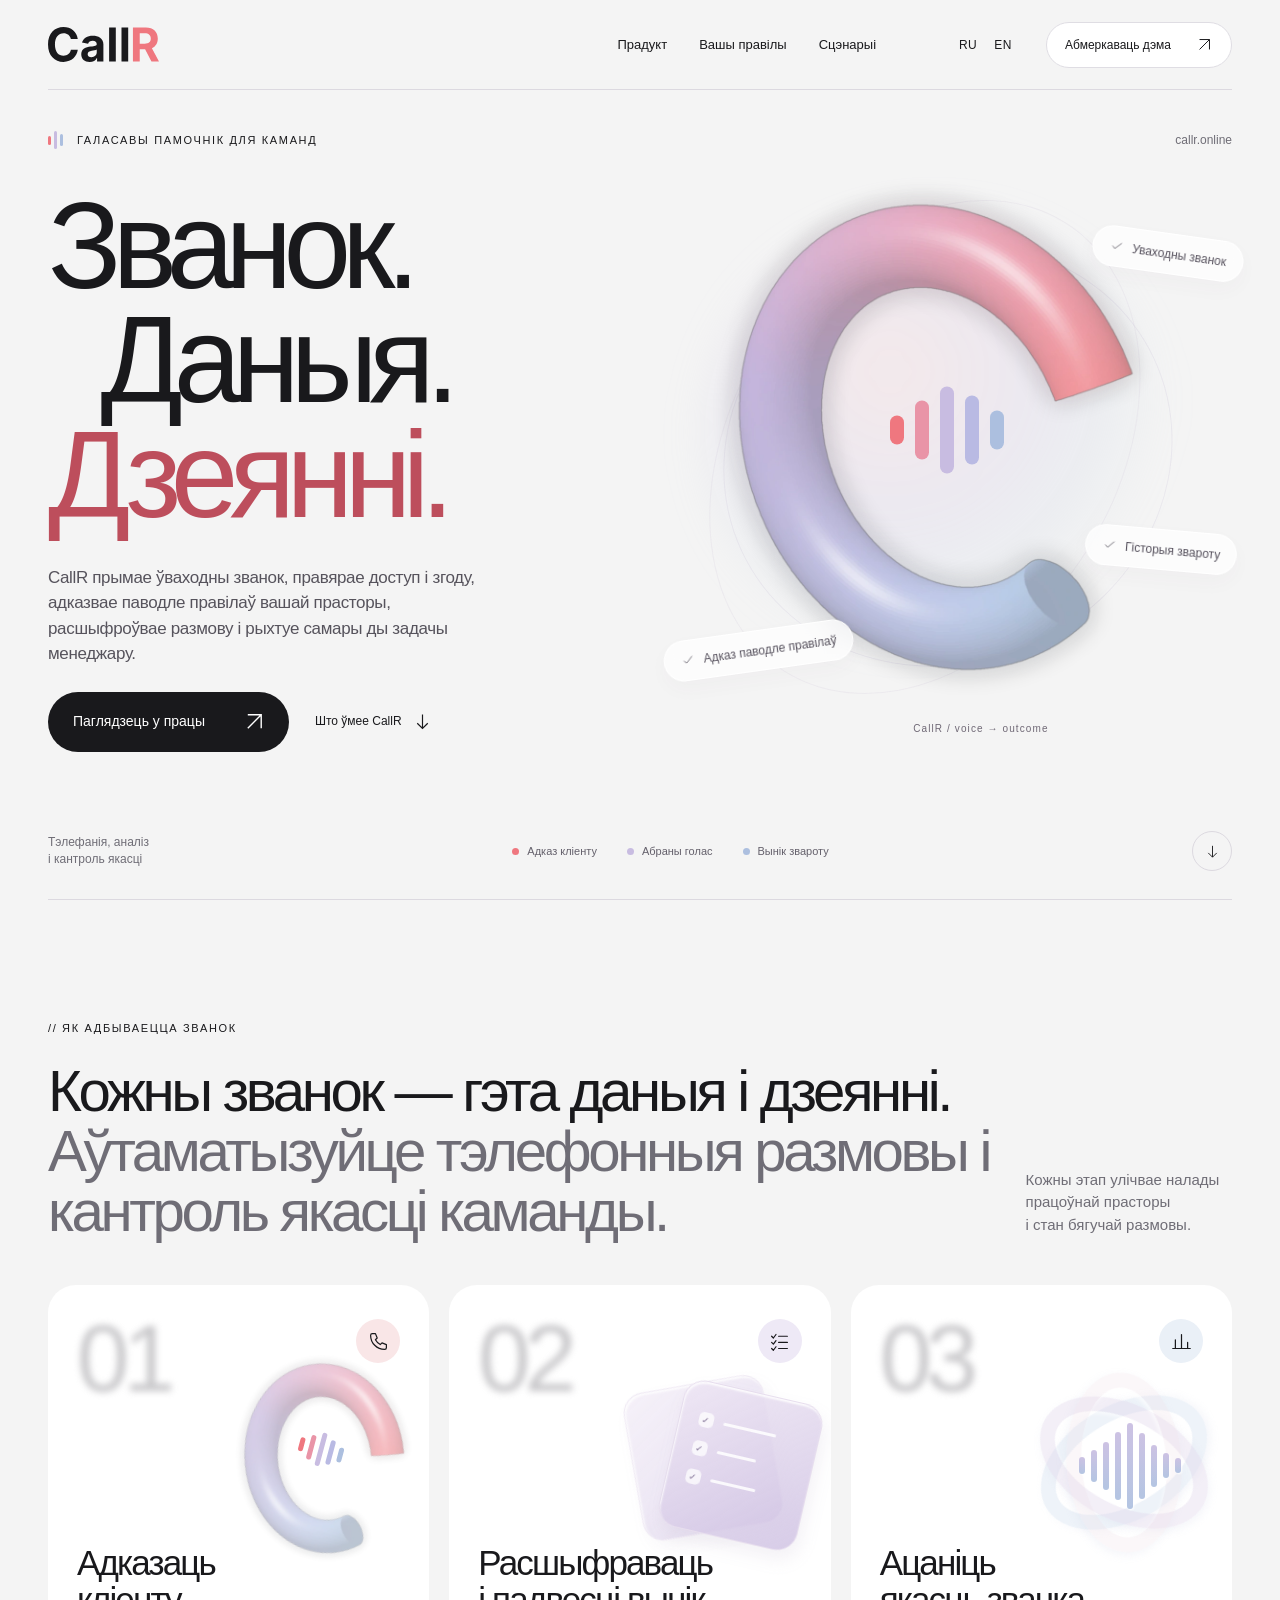
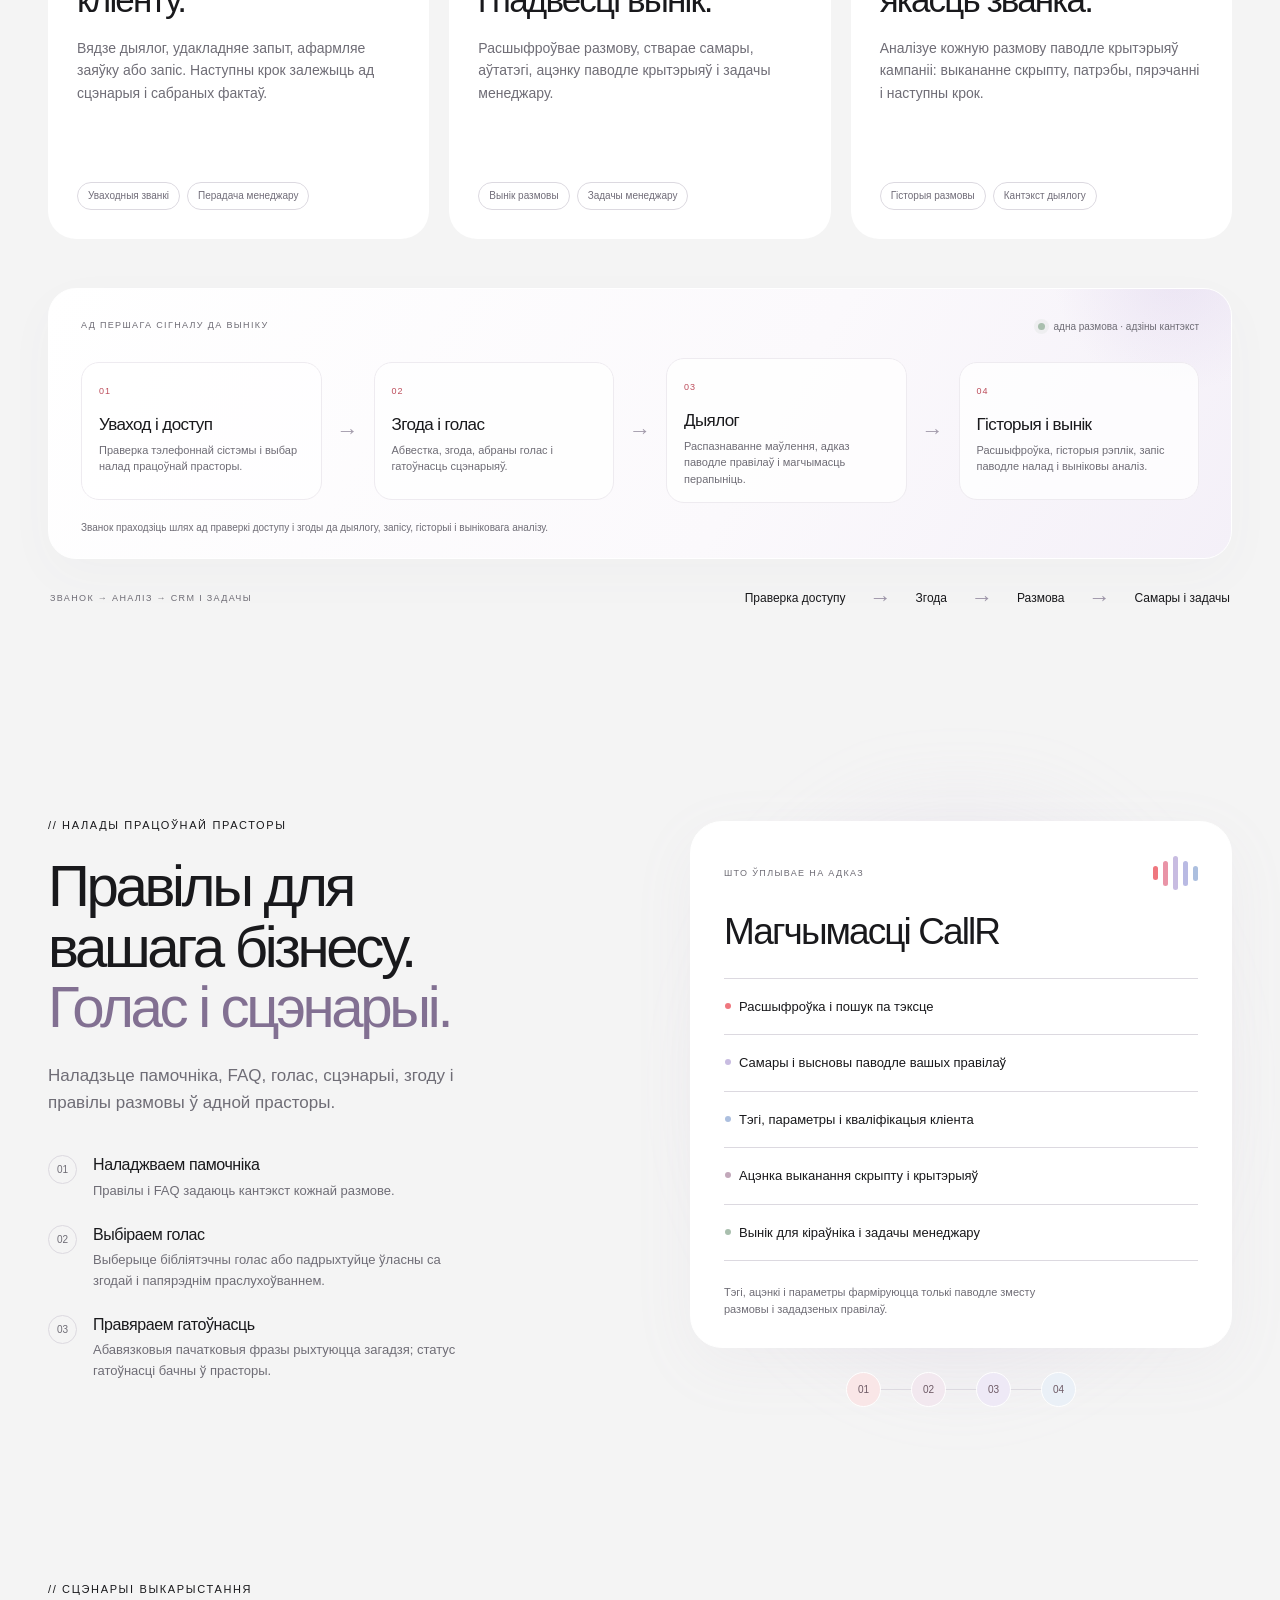
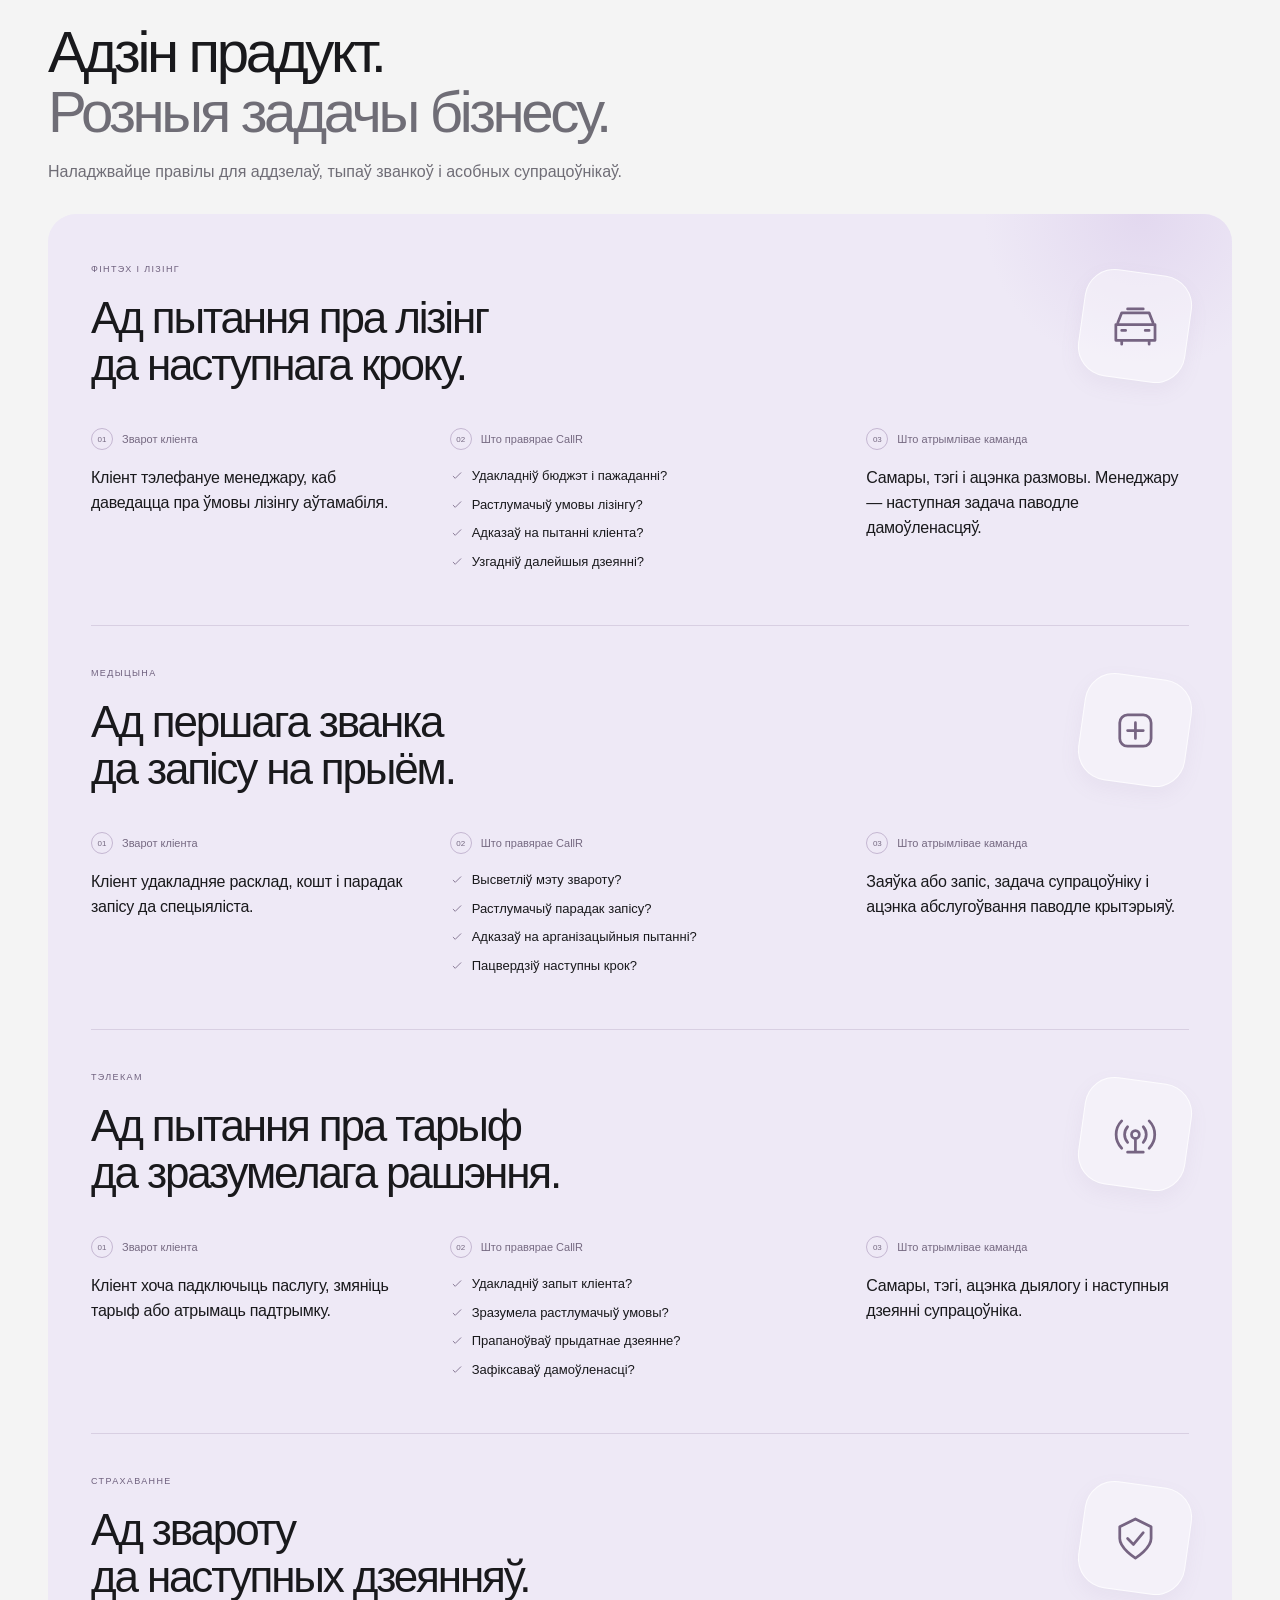
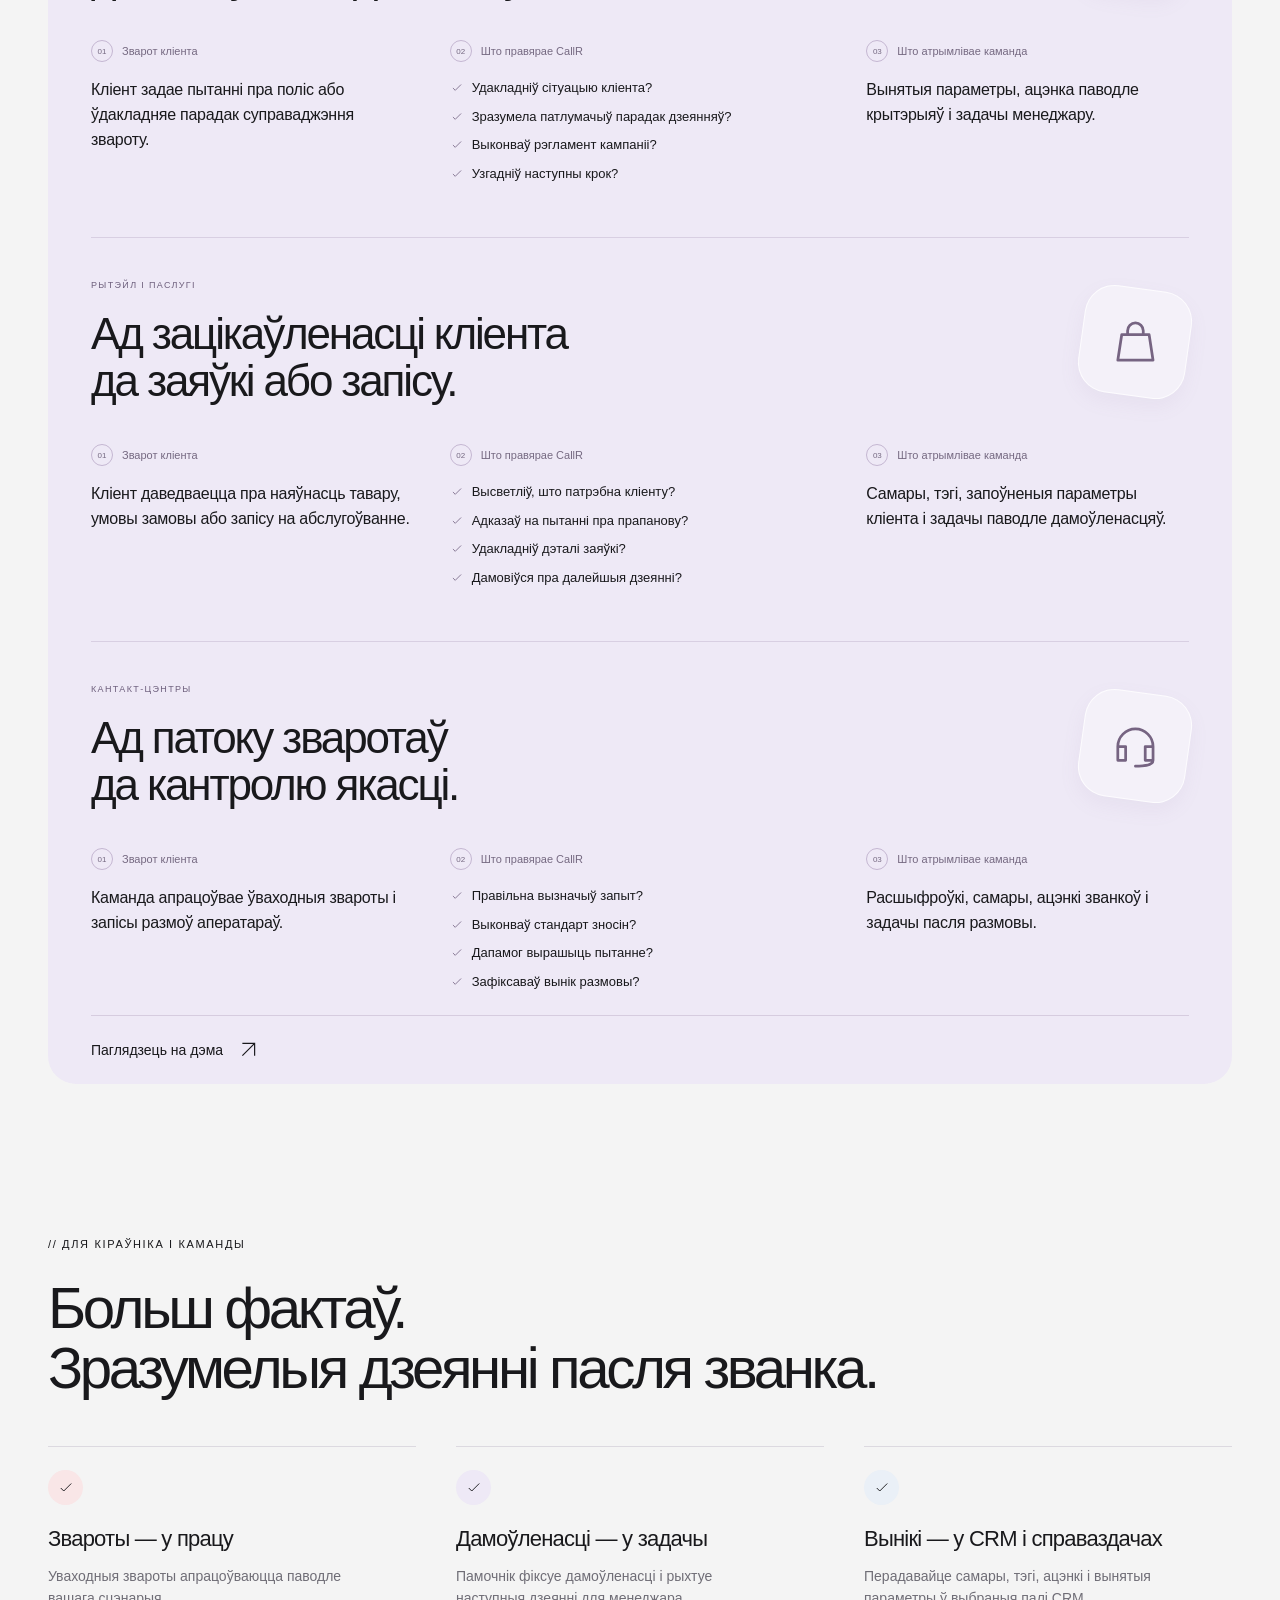
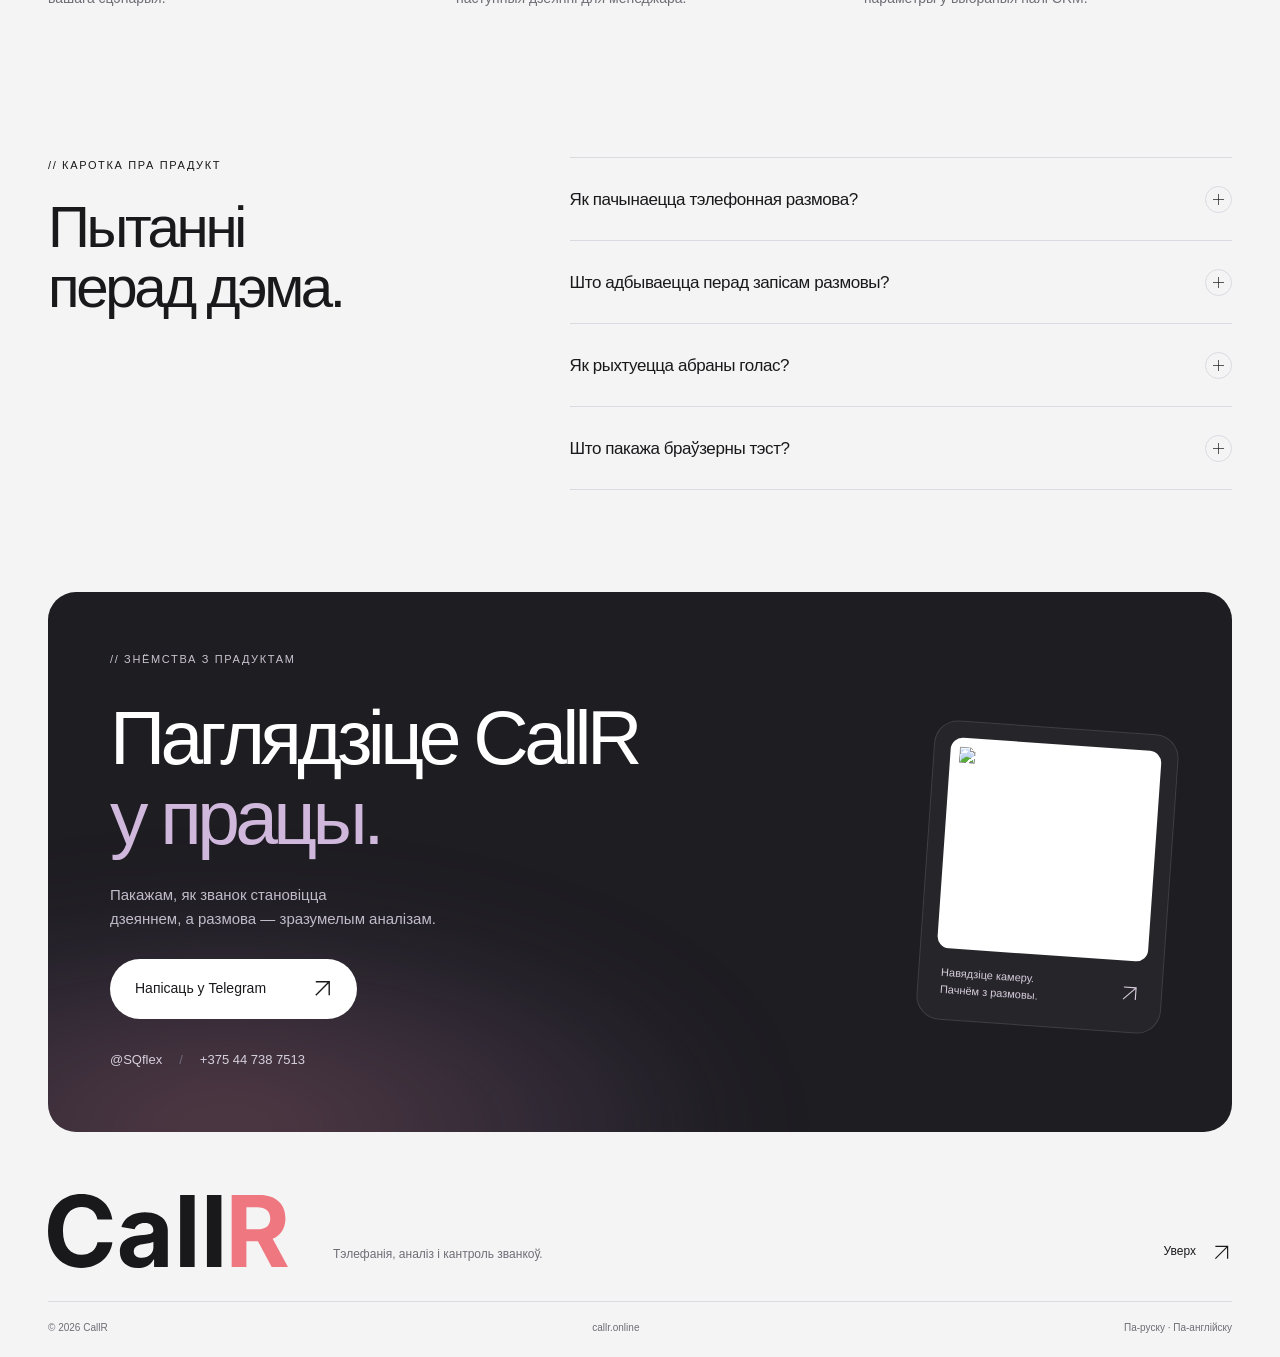
==== be.html @ 0b291438 "Add Belarusian version and update call analytics landing" ====
<!DOCTYPE html>
<html lang="be">
 <head>
  <meta charset="utf-8"/>
  <meta content="width=device-width, initial-scale=1" name="viewport"/>
  <meta content="#f4f4f4" name="theme-color"/>
  <meta content="light" name="color-scheme"/>
  <title>CallR — тэлефанія, аналіз і кантроль званкоў</title>
  <meta content="Тэлефанія для ўваходных званкоў, расшыфроўка, самары, тэгі, ацэнка паводле крытэрыяў, параметры кліента і задачы менеджару." name="description"/>
  <link href="https://callr.online/be.html" rel="canonical"/>
  <link href="https://callr.online/" hreflang="ru" rel="alternate"/>
  <link href="https://callr.online/en.html" hreflang="en" rel="alternate"/>
  <link href="https://callr.online/be.html" hreflang="be" rel="alternate"/>
  <link href="https://callr.online/be.html" hreflang="x-default" rel="alternate"/>
  <meta content="website" property="og:type"/>
  <meta content="CallR" property="og:site_name"/>
  <meta content="be_BY" property="og:locale"/>
  <meta content="CallR — тэлефанія, аналіз і кантроль званкоў" property="og:title"/>
  <meta content="Тэлефанія для ўваходных званкоў, расшыфроўка, самары, тэгі, ацэнка паводле крытэрыяў, параметры кліента і задачы менеджару." property="og:description"/>
  <meta content="https://callr.online/be.html" property="og:url"/>
  <meta content="https://callr.online/assets/social-cover.png" property="og:image"/>
  <meta content="1200" property="og:image:width"/>
  <meta content="630" property="og:image:height"/>
  <meta content="CallR — Званок. Даныя. Дзеянні." property="og:image:alt"/>
  <meta content="summary_large_image" name="twitter:card"/>
  <meta content="https://callr.online/assets/social-cover.png" name="twitter:image"/>
  <link href="assets/favicon.svg" rel="icon" type="image/svg+xml"/>
  <link href="assets/apple-touch-icon.png" rel="apple-touch-icon"/>
  <link href="assets/styles.css" rel="stylesheet"/>
  <script defer="" src="assets/site.js">
  </script>
 </head>
 <body data-lang="be" id="top">
  <a class="skip-link" href="#main">
   Перайсці да зместу
  </a>
  <header class="site-header">
   <div class="header-inner wrap">
    <a aria-label="CallR" class="brand" href="be.html">
     <img alt="CallR" height="34" src="assets/logo.svg" width="111"/>
    </a>
    <nav aria-label="Галоўнае меню" class="desktop-nav">
     <a href="#product">
      Прадукт
     </a>
     <a href="#methodology">
      Вашы правілы
     </a>
     <a href="#scenarios">
      Сцэнарыі
     </a>
    </nav>
    <div class="header-actions">
     <div class="language-switch"><a class="language-link" href="index.html" hreflang="ru" lang="ru">RU</a><a class="language-link" href="en.html" hreflang="en" lang="en">EN</a></div>
     <a class="header-cta" href="#contact">
      Абмеркаваць дэма
      <svg aria-hidden="true" fill="none" viewbox="0 0 24 24">
       <path d="M5 19 19 5M5 5h14v14">
       </path>
      </svg>
     </a>
     <button aria-controls="mobile-menu" aria-expanded="false" aria-label="Адкрыць меню" class="menu-toggle" data-close-label="Закрыць меню" data-open-label="Адкрыць меню" type="button">
      <span>
      </span>
      <span>
      </span>
     </button>
    </div>
   </div>
   <nav aria-label="Мабільнае меню" class="mobile-menu" hidden="" id="mobile-menu">
    <a href="#product">
     Прадукт
    </a>
    <a href="#methodology">
     Вашы правілы
    </a>
    <a href="#scenarios">
     Сцэнарыі
    </a>
    <a href="#contact">
     Абмеркаваць дэма
     <svg aria-hidden="true" fill="none" viewbox="0 0 24 24">
      <path d="M5 19 19 5M5 5h14v14">
      </path>
     </svg>
    </a>
   </nav>
  </header>
  <main id="main">
   <section aria-labelledby="hero-title" class="hero wrap">
    <div class="hero-topline">
     <p class="eyebrow">
      <span aria-hidden="true" class="tiny-wave">
       <i>
       </i>
       <i>
       </i>
       <i>
       </i>
      </span>
      ГАЛАСАВЫ ПАМОЧНІК ДЛЯ КАМАНД
     </p>
     <span class="hero-domain">
      callr.online
     </span>
    </div>
    <div class="hero-composition">
     <div class="hero-copy">
      <h1 id="hero-title"><span>Званок.</span><span>Даныя.</span><span>Дзеянні.</span></h1>
      <p class="hero-desc">
       CallR прымае ўваходны званок, правярае доступ і згоду, адказвае паводле правілаў вашай прасторы, расшыфроўвае размову і рыхтуе самары ды задачы менеджару.
      </p>
      <div class="hero-buttons">
       <a class="button button-dark" href="#contact">
        Паглядзець у працы
        <svg aria-hidden="true" fill="none" viewbox="0 0 24 24">
         <path d="M5 19 19 5M5 5h14v14">
         </path>
        </svg>
       </a>
       <a class="text-link" href="#product">
        Што ўмее CallR
        <svg aria-hidden="true" fill="none" viewbox="0 0 24 24">
         <path d="M12 4v16m-6-6 6 6 6-6">
         </path>
        </svg>
       </a>
      </div>
     </div>
     <div aria-hidden="true" class="hero-visual">
      <div class="hero-aura">
      </div>
      <div class="orbit orbit-one">
      </div>
      <div class="orbit orbit-two">
      </div>
      <div class="mark-float">
       <img alt="" class="hero-mark" fetchpriority="high" height="1200" sizes="(max-width: 760px) 90vw, 54vw" src="assets/callr-mark.webp" srcset="assets/callr-mark-small.webp 600w, assets/callr-mark.webp 1200w" width="1200"/>
       <div class="hero-wave">
        <i>
        </i>
        <i>
        </i>
        <i>
        </i>
        <i>
        </i>
        <i>
        </i>
       </div>
      </div>
      <span class="float-tag float-tag-one">
       <svg aria-hidden="true" fill="none" viewbox="0 0 24 24">
        <path d="m5 12 4 4L19 6">
        </path>
       </svg>
       Уваходны званок
      </span>
      <span class="float-tag float-tag-two">
       <svg aria-hidden="true" fill="none" viewbox="0 0 24 24">
        <path d="m5 12 4 4L19 6">
        </path>
       </svg>
       Адказ паводле правілаў
      </span>
      <span class="float-tag float-tag-three">
       <svg aria-hidden="true" fill="none" viewbox="0 0 24 24">
        <path d="m5 12 4 4L19 6">
        </path>
       </svg>
       Гісторыя звароту
      </span>
      <span class="visual-caption">
       CallR / voice → outcome
      </span>
     </div>
    </div>
    <div class="hero-bottom">
     <p>
      Тэлефанія, аналіз
      <br/>
      і кантроль якасці
     </p>
     <div class="hero-bottom-tags">
      <span>
       <i>
       </i>
       Адказ кліенту
      </span>
      <span>
       <i>
       </i>
       Абраны голас
      </span>
      <span>
       <i>
       </i>
       Вынік звароту
      </span>
     </div>
     <a aria-label="Што ўмее CallR" class="scroll-cue" href="#product">
      <svg aria-hidden="true" fill="none" viewbox="0 0 24 24">
       <path d="M12 4v16m-6-6 6 6 6-6">
       </path>
      </svg>
     </a>
    </div>
   </section>
   <section aria-labelledby="product-title" class="section product-section wrap" id="product">
    <div class="section-heading reveal">
     <div>
      <p class="eyebrow">
       // ЯК АДБЫВАЕЦЦА ЗВАНОК
      </p>
      <h2 id="product-title">
       Кожны званок — гэта даныя і дзеянні.
       <br/>
       <span class="muted">
        Аўтаматызуйце тэлефонныя размовы і кантроль якасці каманды.
       </span>
      </h2>
     </div>
     <p class="section-intro">
      Кожны этап улічвае налады працоўнай прасторы
      <br/>
      і стан бягучай размовы.
     </p>
    </div>
    <div class="product-grid">
     <article class="product-card voice reveal">
      <div class="card-top">
       <span aria-hidden="true" class="ghost-number">
        01
       </span>
       <span class="card-icon">
        <svg aria-hidden="true" class="" fill="none" stroke="currentColor" stroke-linecap="round" stroke-linejoin="round" stroke-width="1.4" viewbox="0 0 24 24">
         <path d="M8.5 3H5a2 2 0 0 0-2 2c0 8.8 7.2 16 16 16a2 2 0 0 0 2-2v-3.5l-5-2-2 2a14 14 0 0 1-5.5-5.5l2-2z">
         </path>
        </svg>
       </span>
      </div>
      <div aria-hidden="true" class="card-art voice-art">
       <img alt="" height="600" loading="lazy" src="assets/callr-mark-small.webp" width="600"/>
       <div class="mini-wave">
        <i>
        </i>
        <i>
        </i>
        <i>
        </i>
        <i>
        </i>
        <i>
        </i>
       </div>
      </div>
      <div class="card-copy">
       <h3>
        Адказаць
        <br/>
        кліенту.
       </h3>
       <p>
        Вядзе дыялог, удакладняе запыт, афармляе заяўку або запіс. Наступны крок залежыць ад сцэнарыя і сабраных фактаў.
       </p>
       <div class="pills">
        <span>
         Уваходныя званкі
        </span>
        <span>
         Перадача менеджару
        </span>
       </div>
      </div>
     </article>
     <article class="product-card tasks reveal">
      <div class="card-top">
       <span aria-hidden="true" class="ghost-number">
        02
       </span>
       <span class="card-icon">
        <svg aria-hidden="true" class="" fill="none" stroke="currentColor" stroke-linecap="round" stroke-linejoin="round" stroke-width="1.4" viewbox="0 0 24 24">
         <path d="m3 6 2 2 3-4M11 6h10M3 13l2 2 3-4m3 2h10M3 20l2 2 3-4m3 2h10">
         </path>
        </svg>
       </span>
      </div>
      <div aria-hidden="true" class="card-art tasks-art">
       <div class="task-sheet back-sheet">
       </div>
       <div class="task-sheet front-sheet">
        <span>
         <b>
          ✓
         </b>
         <i>
         </i>
        </span>
        <span>
         <b>
          ✓
         </b>
         <i>
         </i>
        </span>
        <span>
         <b>
          ✓
         </b>
         <i>
         </i>
        </span>
       </div>
      </div>
      <div class="card-copy">
       <h3>
        Расшыфраваць<br/>і падвесці вынік.
       </h3>
       <p>
        Расшыфроўвае размову, стварае самары, аўтатэгі, ацэнку паводле крытэрыяў і задачы менеджару.
       </p>
       <div class="pills">
        <span>Вынік размовы</span><span>Задачы менеджару</span>
       </div>
      </div>
     </article>
     <article class="product-card review reveal">
      <div class="card-top">
       <span aria-hidden="true" class="ghost-number">
        03
       </span>
       <span class="card-icon">
        <svg aria-hidden="true" class="" fill="none" stroke="currentColor" stroke-linecap="round" stroke-linejoin="round" stroke-width="1.4" viewbox="0 0 24 24">
         <path d="M5 20V10m7 10V4m7 16v-7M2 20h20">
         </path>
        </svg>
       </span>
      </div>
      <div aria-hidden="true" class="card-art review-art">
       <div class="review-orbit">
        <span>
        </span>
        <span>
        </span>
        <span>
        </span>
       </div>
       <div class="review-wave">
        <i style="--h:17px">
        </i>
        <i style="--h:32px">
        </i>
        <i style="--h:48px">
        </i>
        <i style="--h:68px">
        </i>
        <i style="--h:86px">
        </i>
        <i style="--h:66px">
        </i>
        <i style="--h:42px">
        </i>
        <i style="--h:25px">
        </i>
        <i style="--h:15px">
        </i>
       </div>
      </div>
      <div class="card-copy">
       <h3>
        Ацаніць
        <br/>
        якасць званка.
       </h3>
       <p>
        Аналізуе кожную размову паводле крытэрыяў кампаніі: выкананне скрыпту, патрэбы, пярэчанні і наступны крок.
       </p>
       <div class="pills">
        <span>
         Гісторыя размовы
        </span>
        <span>
         Кантэкст дыялогу
        </span>
       </div>
      </div>
     </article>
    </div>
    <div class="call-path reveal" aria-label="Шлях уваходнага званка">
     <div class="call-path-heading">
      <span class="eyebrow">АД ПЕРШАГА СІГНАЛУ ДА ВЫНІКУ</span>
      <span class="call-path-status"><i></i> адна размова · адзіны кантэкст</span>
     </div>
     <div class="call-path-steps">
      <article><span>01</span><h3>Уваход і доступ</h3><p>Праверка тэлефоннай сістэмы і выбар налад працоўнай прасторы.</p></article>
      <b aria-hidden="true">→</b>
      <article><span>02</span><h3>Згода і голас</h3><p>Абвестка, згода, абраны голас і гатоўнасць сцэнарыяў.</p></article>
      <b aria-hidden="true">→</b>
      <article><span>03</span><h3>Дыялог</h3><p>Распазнаванне маўлення, адказ паводле правілаў і магчымасць перапыніць.</p></article>
      <b aria-hidden="true">→</b>
      <article><span>04</span><h3>Гісторыя і вынік</h3><p>Расшыфроўка, гісторыя рэплік, запіс паводле налад і выніковы аналіз.</p></article>
     </div>
     <p class="call-path-note">Званок праходзіць шлях ад праверкі доступу і згоды да дыялогу, запісу, гісторыі і выніковага аналізу.</p>
    </div>
    <div class="flow-strip reveal">
     <span class="eyebrow">
      ЗВАНОК → АНАЛІЗ → CRM І ЗАДАЧЫ
     </span>
     <div>
      <span>
       Праверка доступу
      </span>
      <b aria-hidden="true">
       →
      </b>
      <span>
       Згода
      </span>
      <b aria-hidden="true">
       →
      </b>
      <span>
       Размова
      </span>
      <b aria-hidden="true">
       →
      </b>
      <span>
       Самары і задачы
      </span>
     </div>
    </div>
   </section>
   <section aria-labelledby="method-title" class="section methodology wrap" id="methodology">
    <div class="method-copy reveal">
     <p class="eyebrow">
      // НАЛАДЫ ПРАЦОЎНАЙ ПРАСТОРЫ
     </p>
     <h2 id="method-title">
      Правілы для
      <br/>
      вашага бізнесу.
      <br/>
      <span class="lavender-text">
       Голас і сцэнарыі.
      </span>
     </h2>
     <p class="method-desc">
      Наладзьце памочніка, FAQ, голас, сцэнарыі, згоду і правілы размовы ў адной прасторы.
     </p>
     <ol class="method-steps">
      <li>
       <span class="step-index">
        01
       </span>
       <div>
        <h3>
         Наладжваем памочніка
        </h3>
        <p>
         Правілы і FAQ задаюць кантэкст кожнай размове.
        </p>
       </div>
      </li>
      <li>
       <span class="step-index">
        02
       </span>
       <div>
        <h3>
         Выбіраем голас
        </h3>
        <p>
         Выберыце бібліятэчны голас або падрыхтуйце ўласны са згодай і папярэднім праслухоўваннем.
        </p>
       </div>
      </li>
      <li>
       <span class="step-index">
        03
       </span>
       <div>
        <h3>
         Правяраем гатоўнасць
        </h3>
        <p>
         Абавязковыя пачатковыя фразы рыхтуюцца загадзя; статус гатоўнасці бачны ў прасторы.
        </p>
       </div>
      </li>
     </ol>
    </div>
    <div class="criteria-wrap reveal">
     <div aria-hidden="true" class="criteria-glow">
     </div>
     <div class="criteria-card">
      <div class="criteria-header">
       <p class="eyebrow">
        ШТО ЎПЛЫВАЕ НА АДКАЗ
       </p>
       <div aria-hidden="true" class="mini-wave">
        <i>
        </i>
        <i>
        </i>
        <i>
        </i>
        <i>
        </i>
        <i>
        </i>
       </div>
      </div>
      <h3>Магчымасці CallR</h3>
      <div class="criteria-list feature-list">
       <div class="criterion"><p>Расшыфроўка і пошук па тэксце</p></div>
       <div class="criterion"><p>Самары і высновы паводле вашых правілаў</p></div>
       <div class="criterion"><p>Тэгі, параметры і кваліфікацыя кліента</p></div>
       <div class="criterion"><p>Ацэнка выканання скрыпту і крытэрыяў</p></div>
       <div class="criterion"><p>Вынік для кіраўніка і задачы менеджару</p></div>
      </div>
      <p class="criteria-note">
       Тэгі, ацэнкі і параметры фарміруюцца толькі паводле зместу размовы і зададзеных правілаў.
      </p>
     </div>
     <div aria-hidden="true" class="agent-dots">
      <span>
       01
      </span>
      <i>
      </i>
      <span>
       02
      </span>
      <i>
      </i>
      <span>
       03
      </span>
      <i>
      </i>
      <span>
       04
      </span>
     </div>
    </div>
   </section>
   <section aria-labelledby="scenarios-title" class="section scenarios wrap" id="scenarios">
    <div class="section-heading reveal">
     <div>
      <p class="eyebrow">
       // СЦЭНАРЫІ ВЫКАРЫСТАННЯ
      </p>
      <h2 id="scenarios-title">
       Адзін прадукт.
       <br/>
       <span class="muted">
        Розныя задачы бізнесу.
       </span>
      </h2>
     </div>
    </div>
    <p class="scenario-intro reveal">
     Наладжвайце правілы для аддзелаў, тыпаў званкоў і асобных супрацоўнікаў.
    </p>
    <div aria-label="СЦЭНАРЫІ ВЫКАРЫСТАННЯ" class="scenario-tabs" data-scenario-tabs="">
     <button class="scenario-tab is-active" data-scenario="finance" id="tab-finance" type="button">
      Фінтэх і лізінг
     </button>
     <button class="scenario-tab" data-scenario="health" id="tab-health" type="button">
      Медыцына
     </button>
     <button class="scenario-tab" data-scenario="telecom" id="tab-telecom" type="button">
      Тэлекам
     </button>
     <button class="scenario-tab" data-scenario="insurance" id="tab-insurance" type="button">
      Страхаванне
     </button>
     <button class="scenario-tab" data-scenario="retail" id="tab-retail" type="button">
      Рытэйл і паслугі
     </button>
     <button class="scenario-tab" data-scenario="contact" id="tab-contact" type="button">
      Кантакт-цэнтры
     </button>
    </div>
    <div class="scenario-stage">
     <article class="scenario-panel is-active" data-panel="finance" id="scenario-finance">
      <div class="case-heading">
       <div>
        <p class="eyebrow">
         ФІНТЭХ І ЛІЗІНГ
        </p>
        <h3>
         Ад пытання пра лізінг
         <br/>
         да наступнага кроку.
        </h3>
       </div>
       <div aria-hidden="true" class="case-symbol">
        <svg aria-hidden="true" class="" fill="none" stroke="currentColor" stroke-linecap="round" stroke-linejoin="round" stroke-width="1.4" viewbox="0 0 24 24">
         <path d="m3 10 2-5h14l2 5M2 11h20v8H2zm3 8v2m14-2v2M5 14h2m10 0h2M8 3h8">
         </path>
        </svg>
       </div>
      </div>
      <div class="case-grid">
       <div class="case-col">
        <p class="case-label">
         <span>
          01
         </span>
         Зварот кліента
        </p>
        <p class="case-lead">
         Кліент тэлефануе менеджару, каб даведацца пра ўмовы лізінгу аўтамабіля.
        </p>
       </div>
       <div class="case-col">
        <p class="case-label">
         <span>
          02
         </span>
         Што правярае CallR
        </p>
        <ul class="case-checks">
         <li>
          <svg aria-hidden="true" fill="none" viewbox="0 0 24 24">
           <path d="m5 12 4 4L19 6">
           </path>
          </svg>
          <span>
           Удакладніў бюджэт і пажаданні?
          </span>
         </li>
         <li>
          <svg aria-hidden="true" fill="none" viewbox="0 0 24 24">
           <path d="m5 12 4 4L19 6">
           </path>
          </svg>
          <span>
           Растлумачыў умовы лізінгу?
          </span>
         </li>
         <li>
          <svg aria-hidden="true" fill="none" viewbox="0 0 24 24">
           <path d="m5 12 4 4L19 6">
           </path>
          </svg>
          <span>
           Адказаў на пытанні кліента?
          </span>
         </li>
         <li>
          <svg aria-hidden="true" fill="none" viewbox="0 0 24 24">
           <path d="m5 12 4 4L19 6">
           </path>
          </svg>
          <span>
           Узгадніў далейшыя дзеянні?
          </span>
         </li>
        </ul>
       </div>
       <div class="case-col">
        <p class="case-label">
         <span>
          03
         </span>
         Што атрымлівае каманда
        </p>
        <p class="case-result">
         Самары, тэгі і ацэнка размовы. Менеджару — наступная задача паводле дамоўленасцяў.
        </p>
       </div>
      </div>
     </article>
     <article class="scenario-panel" data-panel="health" id="scenario-health">
      <div class="case-heading">
       <div>
        <p class="eyebrow">
         МЕДЫЦЫНА
        </p>
        <h3>
         Ад першага званка
         <br/>
         да запісу на прыём.
        </h3>
       </div>
       <div aria-hidden="true" class="case-symbol">
        <svg aria-hidden="true" class="" fill="none" stroke="currentColor" stroke-linecap="round" stroke-linejoin="round" stroke-width="1.4" viewbox="0 0 24 24">
         <rect height="16" rx="4" width="16" x="4" y="4">
         </rect>
         <path d="M12 8v8m-4-4h8">
         </path>
        </svg>
       </div>
      </div>
      <div class="case-grid">
       <div class="case-col">
        <p class="case-label">
         <span>
          01
         </span>
         Зварот кліента
        </p>
        <p class="case-lead">
         Кліент удакладняе расклад, кошт і парадак запісу да спецыяліста.
        </p>
       </div>
       <div class="case-col">
        <p class="case-label">
         <span>
          02
         </span>
         Што правярае CallR
        </p>
        <ul class="case-checks">
         <li>
          <svg aria-hidden="true" fill="none" viewbox="0 0 24 24">
           <path d="m5 12 4 4L19 6">
           </path>
          </svg>
          <span>
           Высветліў мэту звароту?
          </span>
         </li>
         <li>
          <svg aria-hidden="true" fill="none" viewbox="0 0 24 24">
           <path d="m5 12 4 4L19 6">
           </path>
          </svg>
          <span>
           Растлумачыў парадак запісу?
          </span>
         </li>
         <li>
          <svg aria-hidden="true" fill="none" viewbox="0 0 24 24">
           <path d="m5 12 4 4L19 6">
           </path>
          </svg>
          <span>
           Адказаў на арганізацыйныя пытанні?
          </span>
         </li>
         <li>
          <svg aria-hidden="true" fill="none" viewbox="0 0 24 24">
           <path d="m5 12 4 4L19 6">
           </path>
          </svg>
          <span>
           Пацвердзіў наступны крок?
          </span>
         </li>
        </ul>
       </div>
       <div class="case-col">
        <p class="case-label">
         <span>
          03
         </span>
         Што атрымлівае каманда
        </p>
        <p class="case-result">
         Заяўка або запіс, задача супрацоўніку і ацэнка абслугоўвання паводле крытэрыяў.
        </p>
       </div>
      </div>
     </article>
     <article class="scenario-panel" data-panel="telecom" id="scenario-telecom">
      <div class="case-heading">
       <div>
        <p class="eyebrow">
         ТЭЛЕКАМ
        </p>
        <h3>
         Ад пытання пра тарыф
         <br/>
         да зразумелага рашэння.
        </h3>
       </div>
       <div aria-hidden="true" class="case-symbol">
        <svg aria-hidden="true" class="" fill="none" stroke="currentColor" stroke-linecap="round" stroke-linejoin="round" stroke-width="1.4" viewbox="0 0 24 24">
         <path d="M12 14v7m-4 0h8M5 5a10 10 0 0 0 0 14M19 5a10 10 0 0 1 0 14M8 8a6 6 0 0 0 0 8M16 8a6 6 0 0 1 0 8">
         </path>
         <circle cx="12" cy="12" r="2">
         </circle>
        </svg>
       </div>
      </div>
      <div class="case-grid">
       <div class="case-col">
        <p class="case-label">
         <span>
          01
         </span>
         Зварот кліента
        </p>
        <p class="case-lead">
         Кліент хоча падключыць паслугу, змяніць тарыф або атрымаць падтрымку.
        </p>
       </div>
       <div class="case-col">
        <p class="case-label">
         <span>
          02
         </span>
         Што правярае CallR
        </p>
        <ul class="case-checks">
         <li>
          <svg aria-hidden="true" fill="none" viewbox="0 0 24 24">
           <path d="m5 12 4 4L19 6">
           </path>
          </svg>
          <span>
           Удакладніў запыт кліента?
          </span>
         </li>
         <li>
          <svg aria-hidden="true" fill="none" viewbox="0 0 24 24">
           <path d="m5 12 4 4L19 6">
           </path>
          </svg>
          <span>
           Зразумела растлумачыў умовы?
          </span>
         </li>
         <li>
          <svg aria-hidden="true" fill="none" viewbox="0 0 24 24">
           <path d="m5 12 4 4L19 6">
           </path>
          </svg>
          <span>
           Прапаноўваў прыдатнае дзеянне?
          </span>
         </li>
         <li>
          <svg aria-hidden="true" fill="none" viewbox="0 0 24 24">
           <path d="m5 12 4 4L19 6">
           </path>
          </svg>
          <span>
           Зафіксаваў дамоўленасці?
          </span>
         </li>
        </ul>
       </div>
       <div class="case-col">
        <p class="case-label">
         <span>
          03
         </span>
         Што атрымлівае каманда
        </p>
        <p class="case-result">
         Самары, тэгі, ацэнка дыялогу і наступныя дзеянні супрацоўніка.
        </p>
       </div>
      </div>
     </article>
     <article class="scenario-panel" data-panel="insurance" id="scenario-insurance">
      <div class="case-heading">
       <div>
        <p class="eyebrow">
         СТРАХАВАННЕ
        </p>
        <h3>
         Ад звароту
         <br/>
         да наступных дзеянняў.
        </h3>
       </div>
       <div aria-hidden="true" class="case-symbol">
        <svg aria-hidden="true" class="" fill="none" stroke="currentColor" stroke-linecap="round" stroke-linejoin="round" stroke-width="1.4" viewbox="0 0 24 24">
         <path d="m12 2 8 4v6c0 5-8 10-8 10S4 17 4 12V6z">
         </path>
         <path d="m8 12 3 3 5-6">
         </path>
        </svg>
       </div>
      </div>
      <div class="case-grid">
       <div class="case-col">
        <p class="case-label">
         <span>
          01
         </span>
         Зварот кліента
        </p>
        <p class="case-lead">
         Кліент задае пытанні пра поліс або ўдакладняе парадак суправаджэння звароту.
        </p>
       </div>
       <div class="case-col">
        <p class="case-label">
         <span>
          02
         </span>
         Што правярае CallR
        </p>
        <ul class="case-checks">
         <li>
          <svg aria-hidden="true" fill="none" viewbox="0 0 24 24">
           <path d="m5 12 4 4L19 6">
           </path>
          </svg>
          <span>
           Удакладніў сітуацыю кліента?
          </span>
         </li>
         <li>
          <svg aria-hidden="true" fill="none" viewbox="0 0 24 24">
           <path d="m5 12 4 4L19 6">
           </path>
          </svg>
          <span>
           Зразумела патлумачыў парадак дзеянняў?
          </span>
         </li>
         <li>
          <svg aria-hidden="true" fill="none" viewbox="0 0 24 24">
           <path d="m5 12 4 4L19 6">
           </path>
          </svg>
          <span>
           Выконваў рэгламент кампаніі?
          </span>
         </li>
         <li>
          <svg aria-hidden="true" fill="none" viewbox="0 0 24 24">
           <path d="m5 12 4 4L19 6">
           </path>
          </svg>
          <span>
           Узгадніў наступны крок?
          </span>
         </li>
        </ul>
       </div>
       <div class="case-col">
        <p class="case-label">
         <span>
          03
         </span>
         Што атрымлівае каманда
        </p>
        <p class="case-result">
         Вынятыя параметры, ацэнка паводле крытэрыяў і задачы менеджару.
        </p>
       </div>
      </div>
     </article>
     <article class="scenario-panel" data-panel="retail" id="scenario-retail">
      <div class="case-heading">
       <div>
        <p class="eyebrow">
         РЫТЭЙЛ І ПАСЛУГІ
        </p>
        <h3>
         Ад зацікаўленасці кліента
         <br/>
         да заяўкі або запісу.
        </h3>
       </div>
       <div aria-hidden="true" class="case-symbol">
        <svg aria-hidden="true" class="" fill="none" stroke="currentColor" stroke-linecap="round" stroke-linejoin="round" stroke-width="1.4" viewbox="0 0 24 24">
         <path d="M5 8h14l2 13H3zM8 8V6a4 4 0 0 1 8 0v2">
         </path>
        </svg>
       </div>
      </div>
      <div class="case-grid">
       <div class="case-col">
        <p class="case-label">
         <span>
          01
         </span>
         Зварот кліента
        </p>
        <p class="case-lead">
         Кліент даведваецца пра наяўнасць тавару, умовы замовы або запісу на абслугоўванне.
        </p>
       </div>
       <div class="case-col">
        <p class="case-label">
         <span>
          02
         </span>
         Што правярае CallR
        </p>
        <ul class="case-checks">
         <li>
          <svg aria-hidden="true" fill="none" viewbox="0 0 24 24">
           <path d="m5 12 4 4L19 6">
           </path>
          </svg>
          <span>
           Высветліў, што патрэбна кліенту?
          </span>
         </li>
         <li>
          <svg aria-hidden="true" fill="none" viewbox="0 0 24 24">
           <path d="m5 12 4 4L19 6">
           </path>
          </svg>
          <span>
           Адказаў на пытанні пра прапанову?
          </span>
         </li>
         <li>
          <svg aria-hidden="true" fill="none" viewbox="0 0 24 24">
           <path d="m5 12 4 4L19 6">
           </path>
          </svg>
          <span>
           Удакладніў дэталі заяўкі?
          </span>
         </li>
         <li>
          <svg aria-hidden="true" fill="none" viewbox="0 0 24 24">
           <path d="m5 12 4 4L19 6">
           </path>
          </svg>
          <span>
           Дамовіўся пра далейшыя дзеянні?
          </span>
         </li>
        </ul>
       </div>
       <div class="case-col">
        <p class="case-label">
         <span>
          03
         </span>
         Што атрымлівае каманда
        </p>
        <p class="case-result">
         Самары, тэгі, запоўненыя параметры кліента і задачы паводле дамоўленасцяў.
        </p>
       </div>
      </div>
     </article>
     <article class="scenario-panel" data-panel="contact" id="scenario-contact">
      <div class="case-heading">
       <div>
        <p class="eyebrow">
         КАНТАКТ-ЦЭНТРЫ
        </p>
        <h3>
         Ад патоку зваротаў
         <br/>
         да кантролю якасці.
        </h3>
       </div>
       <div aria-hidden="true" class="case-symbol">
        <svg aria-hidden="true" class="" fill="none" stroke="currentColor" stroke-linecap="round" stroke-linejoin="round" stroke-width="1.4" viewbox="0 0 24 24">
         <path d="M3 13v-1a9 9 0 0 1 18 0v1M3 12h4v7H3zm14 0h4v7h-4zm4 7c0 3-6 3-9 3">
         </path>
        </svg>
       </div>
      </div>
      <div class="case-grid">
       <div class="case-col">
        <p class="case-label">
         <span>
          01
         </span>
         Зварот кліента
        </p>
        <p class="case-lead">
         Каманда апрацоўвае ўваходныя звароты і запісы размоў аператараў.
        </p>
       </div>
       <div class="case-col">
        <p class="case-label">
         <span>
          02
         </span>
         Што правярае CallR
        </p>
        <ul class="case-checks">
         <li>
          <svg aria-hidden="true" fill="none" viewbox="0 0 24 24">
           <path d="m5 12 4 4L19 6">
           </path>
          </svg>
          <span>
           Правільна вызначыў запыт?
          </span>
         </li>
         <li>
          <svg aria-hidden="true" fill="none" viewbox="0 0 24 24">
           <path d="m5 12 4 4L19 6">
           </path>
          </svg>
          <span>
           Выконваў стандарт зносін?
          </span>
         </li>
         <li>
          <svg aria-hidden="true" fill="none" viewbox="0 0 24 24">
           <path d="m5 12 4 4L19 6">
           </path>
          </svg>
          <span>
           Дапамог вырашыць пытанне?
          </span>
         </li>
         <li>
          <svg aria-hidden="true" fill="none" viewbox="0 0 24 24">
           <path d="m5 12 4 4L19 6">
           </path>
          </svg>
          <span>
           Зафіксаваў вынік размовы?
          </span>
         </li>
        </ul>
       </div>
       <div class="case-col">
        <p class="case-label">
         <span>
          03
         </span>
         Што атрымлівае каманда
        </p>
        <p class="case-result">
         Расшыфроўкі, самары, ацэнкі званкоў і задачы пасля размовы.
        </p>
       </div>
      </div>
     </article>
     <div class="scenario-bottom">
      <a class="text-link" href="#contact">
       Паглядзець на дэма
       <svg aria-hidden="true" fill="none" viewbox="0 0 24 24">
        <path d="M5 19 19 5M5 5h14v14">
        </path>
       </svg>
      </a>
      <div class="scenario-navigation">
       <span aria-live="polite" class="scenario-count">
        01
        <span>
         / 06
        </span>
       </span>
       <button aria-label="Папярэдні сцэнарый" class="circle-button" data-prev="" type="button">
        <svg aria-hidden="true" fill="none" viewbox="0 0 24 24">
         <path d="M20 12H4m6-6-6 6 6 6">
         </path>
        </svg>
       </button>
       <button aria-label="Наступны сцэнарый" class="circle-button" data-next="" type="button">
        <svg aria-hidden="true" fill="none" viewbox="0 0 24 24">
         <path d="M4 12h16m-6-6 6 6-6 6">
         </path>
        </svg>
       </button>
      </div>
     </div>
    </div>
   </section>
   <section aria-labelledby="benefits-title" class="section benefits wrap">
    <p class="eyebrow reveal">
     // ДЛЯ КІРАЎНІКА І КАМАНДЫ
    </p>
    <h2 class="reveal" id="benefits-title">
     Больш фактаў.
     <br/>
     Зразумелыя дзеянні пасля званка.
    </h2>
    <div class="benefit-grid">
     <article class="benefit reveal">
      <span aria-hidden="true" class="benefit-marker">
       <svg aria-hidden="true" fill="none" viewbox="0 0 24 24">
        <path d="m5 12 4 4L19 6">
        </path>
       </svg>
      </span>
      <h3>
       Звароты — у працу
      </h3>
      <p>
       Уваходныя звароты апрацоўваюцца паводле вашага сцэнарыя.
      </p>
     </article>
     <article class="benefit reveal">
      <span aria-hidden="true" class="benefit-marker">
       <svg aria-hidden="true" fill="none" viewbox="0 0 24 24">
        <path d="m5 12 4 4L19 6">
        </path>
       </svg>
      </span>
      <h3>
       Дамоўленасці — у задачы
      </h3>
      <p>
       Памочнік фіксуе дамоўленасці і рыхтуе наступныя дзеянні для менеджара.
      </p>
     </article>
     <article class="benefit reveal">
      <span aria-hidden="true" class="benefit-marker">
       <svg aria-hidden="true" fill="none" viewbox="0 0 24 24">
        <path d="m5 12 4 4L19 6">
        </path>
       </svg>
      </span>
      <h3>
       Вынікі — у CRM і справаздачах
      </h3>
      <p>
       Перадавайце самары, тэгі, ацэнкі і вынятыя параметры ў выбраныя палі CRM.
      </p>
     </article>
    </div>
   </section>
   <section aria-labelledby="faq-title" class="section faq-section wrap">
    <div class="reveal">
     <p class="eyebrow">
      // КАРОТКА ПРА ПРАДУКТ
     </p>
     <h2 id="faq-title">
      Пытанні
      <br/>
      перад дэма.
     </h2>
    </div>
    <div class="faq-list reveal">
     <details class="faq-item">
      <summary>
       <span>
        Як пачынаецца тэлефонная размова?
       </span>
       <span aria-hidden="true" class="plus">
       </span>
      </summary>
      <p>
       Спачатку сервер правярае давераную ідэнтыфікацыю тэлефоннай сістэмы, выбірае прастору і налады памочніка. Перад пачаткам размовы гучыць абвестка і апрацоўваецца згода.
      </p>
     </details>
     <details class="faq-item">
      <summary>
       <span>
        Што адбываецца перад запісам размовы?
       </span>
       <span aria-hidden="true" class="plus">
       </span>
      </summary>
      <p>
       Доступ і згода правяраюцца да стварэння асноўнага запісу размовы. Згода абанента на апрацоўку размовы адрозніваецца ад згоды ўладальніка на выкарыстанне ўласнага ўзору голасу.
      </p>
     </details>
     <details class="faq-item">
      <summary>
       <span>
        Як рыхтуецца абраны голас?
       </span>
       <span aria-hidden="true" class="plus">
       </span>
      </summary>
      <p>
       Да званка рыхтуюцца прывітанне і абавязковыя фразы абранага голасу. Для ўласнага голасу даступныя праверка ўзору і папярэдняе праслухоўванне.
      </p>
     </details>
     <details class="faq-item">
      <summary>
       <span>
        Што пакажа браўзерны тэст?
       </span>
       <span aria-hidden="true" class="plus">
       </span>
      </summary>
      <p>
       Ён паказвае логіку размовы і апрацоўку рэплік. Ён не правярае сетку аператара, Asterisk або тэлефонны маршрут.
      </p>
     </details>
    </div>
   </section>
   <section aria-labelledby="contact-title" class="contact-section wrap" id="contact">
    <div class="contact-card">
     <div aria-hidden="true" class="contact-glow">
     </div>
     <div class="contact-main">
      <p class="eyebrow">
       // ЗНЁМСТВА З ПРАДУКТАМ
      </p>
      <h2 id="contact-title">
       Паглядзіце CallR
       <br/>
       <span>
        у працы.
       </span>
      </h2>
      <p class="contact-desc">
       Пакажам, як званок становіцца
       <br/>
       дзеяннем, а размова — зразумелым аналізам.
      </p>
      <a class="button button-white" href="https://t.me/SQflex" rel="noopener noreferrer" target="_blank">
       Напісаць у Telegram
       <svg aria-hidden="true" fill="none" viewbox="0 0 24 24">
        <path d="M5 19 19 5M5 5h14v14">
        </path>
       </svg>
      </a>
      <div class="contact-direct">
       <a href="https://t.me/SQflex" rel="noopener noreferrer" target="_blank">
        @SQflex
       </a>
       <span aria-hidden="true">
        /
       </span>
       <a href="tel:+375447387513">
        +375 44 738 7513
       </a>
       <button aria-label="Скапіяваць тэлефон" class="copy-phone" data-failure="Нумар тэлефона: +375 44 738 7513" data-success="Тэлефон скапіяваны" type="button">
        <svg aria-hidden="true" fill="none" viewbox="0 0 24 24">
         <rect height="12" rx="2" width="12" x="8" y="8">
         </rect>
         <path d="M15 8V4H4v11h4">
         </path>
        </svg>
       </button>
      </div>
     </div>
     <a class="contact-qr" href="https://t.me/SQflex" rel="noopener noreferrer" target="_blank">
      <span class="qr-image">
       <img alt="QR-код для связи с @SQflex в Telegram" height="290" loading="lazy" src="assets/telegram-qr.png" width="290"/>
      </span>
      <span>
       Навядзіце камеру.
       <br/>
       Пачнём з размовы.
      </span>
      <svg aria-hidden="true" fill="none" viewbox="0 0 24 24">
       <path d="M5 19 19 5M5 5h14v14">
       </path>
      </svg>
     </a>
    </div>
   </section>
  </main>
  <footer class="site-footer wrap">
   <div class="footer-top">
    <a aria-label="CallR" class="footer-wordmark" href="be.html">
     <img alt="CallR" height="75" loading="lazy" src="assets/logo.svg" width="243"/>
    </a>
    <p>
     Тэлефанія, аналіз і кантроль званкоў.
    </p>
    <a class="text-link" href="#top">
     Уверх
     <svg aria-hidden="true" fill="none" viewbox="0 0 24 24">
      <path d="M5 19 19 5M5 5h14v14">
      </path>
     </svg>
    </a>
   </div>
   <div class="footer-bottom">
    <span>
     ©
     <span data-year="">
      2026
     </span>
     CallR
    </span>
    <span>
     callr.online
    </span>
    <span class="footer-languages"><a href="index.html" hreflang="ru" lang="ru">Па-руску</a> · <a href="en.html" hreflang="en" lang="en">Па-англійску</a></span>
   </div>
  </footer>
  <div aria-live="polite" class="toast" role="status">
  </div>
 </body>
</html>
---- assets/styles.css ----
/* CallR / presentation palette. Pure CSS: no CDN, font files or build step. */
:root{
  --paper:#f4f4f4;--white:#fff;--ink:#19191c;--muted:#6f6d76;--line:#dcd9e0;
  --coral:#ef777f;--coral-ink:#bd4e5c;--blush:#f9e6e7;--lavender:#c8bce1;
  --lavender-ink:#827092;--lilac:#eee9f6;--blue:#acbfdf;--ice:#eaf0f7;
  --radius:28px;--ease:cubic-bezier(.22,.8,.24,1);--header-height:90px;
  --font:"Inter",-apple-system,BlinkMacSystemFont,"Segoe UI",Arial,sans-serif;
}
*,*::before,*::after{box-sizing:border-box}
html{scroll-behavior:smooth;scroll-padding-top:114px}
body{margin:0;background:var(--paper);color:var(--ink);font-family:var(--font);font-size:16px;font-weight:400;-webkit-font-smoothing:antialiased;overflow-x:clip}
body.menu-open{overflow:hidden}
a{color:inherit;text-decoration:none}
button,input,textarea{font:inherit}
button,a,summary{-webkit-tap-highlight-color:transparent}
button{color:inherit;cursor:pointer}
button:disabled{cursor:default}
button,summary{touch-action:manipulation}
button svg,a svg{pointer-events:none}
button{border:0}
img,svg{display:block;max-width:100%}
img{height:auto}
svg{flex-shrink:0}
h1,h2,h3,p{margin:0}
h1,h2,h3{font-weight:450;letter-spacing:-.052em}
p{line-height:1.5}
::selection{background:var(--lavender);color:var(--ink)}
:focus-visible{outline:3px solid var(--coral-ink);outline-offset:6px;border-radius:4px}
[hidden]{display:none!important}
.wrap{width:calc(100% - 96px);max-width:1360px;margin-inline:auto}
.section{padding-top:120px;padding-bottom:32px}
.eyebrow{font-size:11px;font-weight:500;letter-spacing:.15em;line-height:1.5;text-transform:uppercase}
.muted{color:var(--muted)}
.lavender-text{color:var(--lavender-ink)}
h2{font-size:clamp(40px,4.55vw,68px);line-height:1.035;letter-spacing:-.058em}
.text-link{display:inline-flex;align-items:center;justify-content:flex-start;gap:15px;font-size:14px;font-weight:500;line-height:1.3}
.text-link svg{width:21px;height:21px;stroke:currentColor;stroke-width:1.35;transition:transform .25s var(--ease)}
.text-link:hover svg{transform:translate(3px,-3px)}
.button{display:inline-flex;align-items:center;justify-content:space-between;gap:38px;min-height:60px;padding:18px 23px 18px 25px;border-radius:100px;font-size:14px;font-weight:500;line-height:1.25;transition:transform .25s var(--ease),background .25s,box-shadow .25s}
.button svg{width:23px;height:23px;stroke:currentColor;stroke-width:1.45;transition:transform .25s var(--ease)}
.button:hover{transform:translateY(-3px)}
.button:hover svg{transform:translate(2px,-2px)}
.button-dark{background:var(--ink);color:var(--white)}
.button-dark:hover{background:#353139;box-shadow:0 10px 25px #19191c13}
.button-white{background:var(--white);color:var(--ink)}
.button-white:hover{background:var(--blush)}
.skip-link{position:fixed;left:18px;top:-100px;background:var(--ink);color:white;padding:14px 20px;border-radius:12px;z-index:1000}
.skip-link:focus{top:12px}
/* Navigation */
.site-header{position:sticky;top:0;z-index:100;background:rgba(244,244,244,.93);backdrop-filter:blur(18px);-webkit-backdrop-filter:blur(18px);transition:box-shadow .25s}
.site-header.is-scrolled{box-shadow:0 1px 0 #19191c12}
.header-inner{height:var(--header-height);display:flex;align-items:center;justify-content:space-between;border-bottom:1px solid var(--line);gap:28px}
.brand{display:block;flex-shrink:0;width:111px;padding-block:10px}
.brand img{width:111px;height:auto}
.desktop-nav{display:flex;align-items:center;gap:32px;margin-left:auto;margin-right:48px}
.desktop-nav a{font-size:13px;padding:12px 0;position:relative}
.desktop-nav a::after{content:"";position:absolute;left:0;bottom:4px;width:100%;height:1px;background:var(--ink);transform:scaleX(0);transform-origin:left;transition:transform .25s}
.desktop-nav a:hover::after{transform:scaleX(1)}
.header-actions{display:flex;align-items:center;gap:27px}
.language-link{font-size:12px;font-weight:500;letter-spacing:.04em;min-width:35px;min-height:44px;display:flex;align-items:center;justify-content:center}
.header-cta{display:flex;align-items:center;gap:25px;background:white;border:1px solid #dfdde3;border-radius:100px;min-height:46px;padding:12px 18px;font-size:12px;transition:background .2s,border-color .2s}
.header-cta:hover{background:var(--blush);border-color:var(--blush)}
.header-cta svg{width:17px;height:17px;stroke:currentColor;stroke-width:1.4}
.menu-toggle{display:none;width:44px;height:44px;border-radius:50%;background:white;position:relative}
.menu-toggle span{height:1px;width:19px;background:var(--ink);position:absolute;left:12px;top:18px;transition:transform .2s,top .2s}
.menu-toggle span+span{top:25px}
.menu-toggle[aria-expanded=true] span{transform:rotate(45deg);top:22px}
.menu-toggle[aria-expanded=true] span+span{transform:rotate(-45deg);top:22px}
.mobile-menu{padding:20px 26px 32px;min-height:calc(100svh - var(--header-height));background:var(--paper)}
.mobile-menu a{display:flex;justify-content:space-between;align-items:center;font-size:30px;letter-spacing:-.04em;padding:23px 0;border-bottom:1px solid var(--line)}
.mobile-menu svg{width:25px;height:25px;stroke:currentColor;stroke-width:1.3}
/* The presentation's 3D C is the center of the visual identity. */
.hero{padding-top:40px}
.hero-topline{display:flex;align-items:center;justify-content:space-between;margin-bottom:39px}
.hero-topline .eyebrow{display:flex;align-items:center;gap:14px}
.tiny-wave{height:20px;display:flex;align-items:center;gap:3px}
.tiny-wave i{width:3px;height:9px;background:var(--coral);border-radius:4px}
.tiny-wave i:nth-child(2){height:18px;background:var(--lavender)}
.tiny-wave i:nth-child(3){height:12px;background:var(--blue)}
.hero-domain{font-size:12px;color:var(--muted)}
.hero-composition{position:relative;display:grid;grid-template-columns:1.08fr 1fr;min-height:575px;isolation:isolate}
.hero-copy{position:relative;z-index:2}
.hero h1{font-size:clamp(88px,9.5vw,144px);font-weight:430;line-height:.94;letter-spacing:-.074em}
.hero h1>span{display:block;width:max-content;max-width:100%}
.hero h1>span:nth-child(2){padding-left:clamp(20px,4.1vw,65px)}
.hero h1>span:nth-child(3){color:var(--coral-ink)}
.hero-desc{font-size:17px;line-height:1.5;max-width:440px;margin-top:33px;color:#56535c;letter-spacing:-.02em}
.hero-buttons{display:flex;align-items:center;gap:26px;margin-top:25px}
.hero-buttons .text-link{font-size:12px;gap:10px}
.hero-visual{position:relative;align-self:start;width:calc(100% + 30px);aspect-ratio:1;min-width:0;margin-top:-30px;z-index:1}
.hero-aura{position:absolute;width:80%;height:75%;top:11%;left:8%;background:radial-gradient(ellipse at 40% 35%,#f4b9c230 0%,#d2c5e63b 36%,#c2d0e329 56%,transparent 72%);filter:blur(22px);border-radius:50%}
.orbit{position:absolute;inset:10% 4% 6%;border:1px solid #d7d0df63;border-radius:50%;transform:rotate(-25deg)}
.orbit-two{inset:1% 18% 0% 10%;transform:rotate(32deg);border-color:#d7d0df45}
.mark-float{position:absolute;inset:-2% -1% 1% -1%;animation:mark-float 8s ease-in-out infinite;will-change:transform}
.hero-mark{width:100%;height:100%;object-fit:contain}
.hero-wave{position:absolute;left:50%;top:49%;transform:translate(-50%,-50%);height:91px;display:flex;align-items:center;gap:11px}
.hero-wave i{display:block;width:14px;border-radius:10px;animation:wave 2.1s ease-in-out infinite;height:32%;background:var(--coral)}
.hero-wave i:nth-child(2){height:65%;background:#e994a7;animation-delay:-.3s}
.hero-wave i:nth-child(3){height:96%;background:var(--lavender);animation-delay:-.6s}
.hero-wave i:nth-child(4){height:76%;background:#b9bae3;animation-delay:-.9s}
.hero-wave i:nth-child(5){height:43%;background:var(--blue);animation-delay:-1.2s}
.float-tag{position:absolute;display:flex;align-items:center;gap:8px;font-size:12px;white-space:nowrap;padding:12px 16px;background:#ffffffb8;border:1px solid #ffffffea;box-shadow:0 8px 20px #53455708;backdrop-filter:blur(13px);-webkit-backdrop-filter:blur(13px);border-radius:100px;color:#55505c}
.float-tag svg{width:15px;height:15px;stroke:currentColor;stroke-width:1.3}
.float-tag-one{top:13%;right:-2%;transform:rotate(8deg)}
.float-tag-two{bottom:10%;left:0;transform:rotate(-8deg)}
.float-tag-three{top:65%;right:-1%;transform:rotate(5deg)}
.visual-caption{position:absolute;bottom:-1%;left:44%;font-size:10px;letter-spacing:.11em;color:#706976;white-space:nowrap}
.hero-bottom{margin-top:40px;display:flex;align-items:center;justify-content:space-between;padding:27px 0 28px;border-bottom:1px solid var(--line);gap:24px}
.hero-bottom>p{font-size:12px;color:var(--muted);line-height:1.4}
.hero-bottom-tags{display:flex;gap:30px;align-items:center}
.hero-bottom-tags>span{display:flex;align-items:center;gap:8px;font-size:11px;color:#64606b}
.hero-bottom-tags i{width:7px;height:7px;border-radius:50%;background:var(--coral)}
.hero-bottom-tags>span:nth-child(2) i{background:var(--lavender)}
.hero-bottom-tags>span:nth-child(3) i{background:var(--blue)}
.scroll-cue{width:40px;height:40px;border:1px solid var(--line);border-radius:50%;display:grid;place-items:center}
.scroll-cue svg{width:17px;stroke:currentColor;stroke-width:1.3;transition:transform .2s}
.scroll-cue:hover svg{transform:translateY(3px)}
@keyframes mark-float{0%,100%{transform:translateY(0) rotate(-2deg)}50%{transform:translateY(-13px) rotate(1deg)}}
@keyframes wave{0%,100%{transform:scaleY(.72)}50%{transform:scaleY(1)}}
/* Product cards: blurred numerals, soft objects and outlined tags. */
.section-heading{display:flex;justify-content:space-between;gap:30px;align-items:flex-end;margin-bottom:44px}
.section-heading .eyebrow{margin-bottom:24px}
.section-intro{font-size:15px;color:var(--muted);line-height:1.5;max-width:280px;padding-bottom:5px}
.product-grid{display:grid;grid-template-columns:repeat(3,minmax(0,1fr));gap:20px}
.product-card{position:relative;background:var(--white);border-radius:var(--radius);padding:27px 29px 29px;overflow:hidden;display:flex;flex-direction:column;transition:transform .35s var(--ease),box-shadow .35s;min-height:554px}
.product-card:hover{transform:translateY(-7px);box-shadow:0 25px 45px #61577409}
.card-top{display:flex;justify-content:space-between;align-items:flex-start}
.ghost-number{font-size:94px;font-weight:300;line-height:1;letter-spacing:-.065em;color:#aaa9ad;filter:blur(3.5px);opacity:.65;user-select:none}
.card-icon{width:44px;height:44px;background:var(--blush);border-radius:50%;display:grid;place-items:center;margin-top:7px}
.tasks .card-icon{background:var(--lilac)}
.review .card-icon{background:var(--ice)}
.card-icon svg{width:21px;height:21px}
.card-art{position:absolute;z-index:0;pointer-events:none}
.voice-art{width:230px;height:230px;right:-12px;top:58px;transform:rotate(15deg)}
.voice-art img{width:100%;height:100%;opacity:.68;filter:blur(.65px)}
.voice-art .mini-wave{position:absolute;top:47%;left:47%;transform:translate(-50%,-50%)}
.mini-wave{display:flex;align-items:center;gap:5px;height:34px}
.mini-wave i{display:block;width:5px;height:14px;border-radius:5px;background:var(--coral)}
.mini-wave i:nth-child(2){height:25px;background:#e994a7}
.mini-wave i:nth-child(3){height:34px;background:var(--lavender)}
.mini-wave i:nth-child(4){height:25px;background:#b9bae3}
.mini-wave i:nth-child(5){height:15px;background:var(--blue)}
.tasks-art{width:206px;height:177px;right:12px;top:96px;transform:rotate(13deg);filter:blur(.2px)}
.task-sheet{width:142px;height:150px;position:absolute;border-radius:21px;background:linear-gradient(145deg,#eee6f4dd,#c9badfbd);box-shadow:inset 1px 2px 2px #ffffffdd,5px 9px 17px #9e8ead1d;border:1px solid #e7deee}
.back-sheet{transform:rotate(-23deg);left:17px;top:5px;opacity:.64}
.front-sheet{top:4px;right:9px;padding:30px 19px;display:flex;flex-direction:column;gap:14px}
.front-sheet>span{display:flex;align-items:center;gap:10px}
.front-sheet b{width:15px;height:15px;border-radius:5px;background:#ffffffbc;display:grid;place-items:center;color:#7e6e93;font-size:9px;font-weight:400}
.front-sheet i{height:3px;width:54px;border-radius:5px;background:#ffffffd9}
.front-sheet>span:nth-child(2) i{width:40px}
.front-sheet>span:nth-child(3) i{width:46px}
.review-art{right:-10px;top:98px;width:225px;height:165px}
.review-orbit{position:absolute;inset:0}
.review-orbit span{display:block;position:absolute;width:180px;height:115px;left:17px;top:22px;border-radius:50%;border:15px solid #ccdbec55;transform:rotate(-30deg);box-shadow:inset 3px 2px 3px #ffffff80,3px 2px 9px #adb9d620;filter:blur(.3px)}
.review-orbit span:nth-child(2){transform:rotate(28deg);border-color:#d9cde754}
.review-orbit span:nth-child(3){transform:rotate(86deg);border-color:#ead5e233}
.review-wave{position:absolute;inset:30px 25px;display:flex;align-items:center;justify-content:center;gap:6px}
.review-wave i{height:var(--h);width:6px;background:linear-gradient(#c8bce1,#acbfdf);border-radius:9px;opacity:.9;box-shadow:1px 1px 2px white}
.card-copy{margin-top:139px;position:relative;z-index:1;display:flex;flex-direction:column;flex:1}
.card-copy h3{font-size:35px;line-height:1.04;letter-spacing:-.053em}
.card-copy>p{margin-top:19px;font-size:14px;color:var(--muted);line-height:1.6;max-width:335px}
.pills{display:flex;flex-wrap:wrap;gap:7px;margin-top:auto;padding-top:25px}
.pills span{border:1px solid #dcd9e0;border-radius:100px;padding:7px 10px;color:#716d79;font-size:10px;line-height:1.2}
.flow-strip{display:flex;justify-content:space-between;align-items:center;padding:26px 2px 0;gap:25px}
.flow-strip>.eyebrow{font-size:9px;color:var(--muted)}
.flow-strip>div{display:flex;align-items:center;gap:24px;font-size:12px}
.flow-strip b{font-size:22px;font-weight:300;color:#9d95a8}
/* Methodology */
.methodology{display:grid;grid-template-columns:1fr 1fr;gap:100px;align-items:center;padding-top:148px}
.method-copy>.eyebrow{margin-bottom:23px}
.method-desc{font-size:17px;line-height:1.6;color:var(--muted);max-width:440px;margin-top:25px}
.method-steps{list-style:none;padding:0;margin:38px 0 0;display:grid;gap:22px}
.method-steps li{display:flex;align-items:flex-start;gap:16px}
.step-index{font-size:10px;display:grid;place-items:center;min-width:29px;height:29px;border:1px solid var(--line);border-radius:50%;color:var(--muted);margin-top:1px}
.method-steps h3{font-size:16px;letter-spacing:-.025em;font-weight:500;line-height:1.4}
.method-steps p{color:var(--muted);font-size:13px;line-height:1.6;max-width:380px;margin-top:4px}
.criteria-wrap{position:relative;padding:30px 0 0}
.criteria-glow{position:absolute;width:110%;height:110%;inset:-5%;background:radial-gradient(ellipse at 50% 48%,#d1c0e454,transparent 69%);filter:blur(24px);z-index:-1}
.criteria-card{background:#fff;border-radius:32px;padding:34px 33px 30px;box-shadow:0 18px 65px #a897b411;border:1px solid #fff}
.criteria-header{display:flex;align-items:center;justify-content:space-between;gap:20px}
.criteria-header>.eyebrow{font-size:9px;color:var(--muted)}
.criteria-card>h3{font-size:37px;line-height:1.1;margin:22px 0 25px}
.criteria-list{border-top:1px solid var(--line)}
.criterion{border-bottom:1px solid var(--line)}
.criterion summary{display:flex;align-items:center;gap:13px;padding:18px 0;list-style:none;font-size:14px;cursor:pointer;letter-spacing:-.02em}
.criterion summary::-webkit-details-marker,.faq-item summary::-webkit-details-marker{display:none}
.criterion-check{height:26px;width:26px;border:1px solid var(--line);border-radius:50%;display:grid;place-items:center;transition:background .2s,border .2s}
.criterion-check svg{width:14px;height:14px;stroke:#8a8194;stroke-width:1.4;opacity:.75}
.criterion[open] .criterion-check{background:var(--lilac);border-color:var(--lilac)}
.criterion[open] .criterion-check svg{stroke:var(--ink);opacity:1}
.plus{position:relative;display:block;flex:0 0 19px;width:19px;height:19px;margin-left:auto}
.plus::before,.plus::after{content:"";position:absolute;width:11px;height:1px;background:currentColor;left:4px;top:9px;transition:transform .2s;opacity:.7}
.plus::after{transform:rotate(90deg)}
details[open] .plus::after{transform:rotate(0)}
.criterion>p{padding:0 31px 19px 39px;font-size:13px;color:var(--muted);line-height:1.65}
.criteria-note{margin-top:23px;font-size:11px;line-height:1.5;color:var(--muted);max-width:320px}
.agent-dots{display:flex;align-items:center;justify-content:center;margin-top:24px}
.agent-dots span{display:grid;place-items:center;width:35px;height:35px;border-radius:50%;background:var(--blush);font-size:10px;color:#6f5b66;border:1px solid white}
.agent-dots span:nth-of-type(2){background:#f2e8ef}
.agent-dots span:nth-of-type(3){background:var(--lilac)}
.agent-dots span:nth-of-type(4){background:var(--ice)}
.agent-dots i{width:30px;height:1px;background:var(--line)}
/* Selectable use cases. All panels remain readable without JavaScript. */
.scenarios{padding-top:142px}
.scenarios .section-heading{margin-bottom:18px}
.scenario-intro{font-size:16px;color:var(--muted);margin-bottom:30px}
.scenario-tabs{display:none;gap:8px;flex-wrap:wrap;margin-bottom:18px}
.js .scenario-tabs{display:flex}
.scenario-tab{background:transparent;padding:13px 17px;border:1px solid #d6d3da;border-radius:100px;font-size:12px;line-height:1.2;min-height:44px;transition:background .2s,border-color .2s,color .2s;white-space:nowrap}
.scenario-tab:hover{background:#ece9ef;border-color:#c7c0d2}
.scenario-tab.is-active{background:var(--ink);border-color:var(--ink);color:white}
.scenario-stage{background:var(--lilac);border-radius:var(--radius);padding:42px 43px 24px;overflow:hidden;position:relative;isolation:isolate}
.scenario-stage::after{content:"";position:absolute;width:320px;height:320px;right:-70px;top:-160px;border-radius:50%;background:radial-gradient(circle,#d3c1e66b,transparent 70%);z-index:-1}
.scenario-panel{padding-bottom:24px}
.scenario-panel:not(:first-child){border-top:1px solid #d8cfe2;padding-top:34px;margin-top:30px}
.js .scenario-panel:not(:first-child){border:0;padding-top:0;margin-top:0}
.js .scenario-panel:not(.is-active){display:none}
.js .scenario-panel.is-active{animation:panel-in .28s var(--ease)}
.case-heading{display:flex;justify-content:space-between;gap:40px;align-items:center;min-height:140px;margin-bottom:32px}
.case-heading .eyebrow{font-size:9px;color:#6e607d;margin-bottom:17px}
.case-heading h3{font-size:44px;line-height:1.08;letter-spacing:-.049em}
.case-symbol{width:108px;height:108px;border-radius:30px;background:#ffffff60;border:1px solid #ffffffbd;display:grid;place-items:center;transform:rotate(8deg);box-shadow:0 8px 20px #917aa013}
.case-symbol svg{width:47px;height:47px;stroke:#766482;transform:rotate(-8deg)}
.case-grid{display:grid;grid-template-columns:1fr 1.18fr 1fr;gap:36px}
.case-label{display:flex;align-items:center;gap:9px;font-size:11px;line-height:1.4;color:#756981;margin-bottom:16px}
.case-label>span{display:inline-grid;place-items:center;width:22px;height:22px;border:1px solid #c5b7d2;border-radius:50%;font-size:8px;flex-shrink:0}
.case-lead,.case-result{font-size:16px;line-height:1.55;letter-spacing:-.016em}
.case-checks{padding:0;margin:0;list-style:none;display:grid;gap:9px}
.case-checks li{display:flex;align-items:flex-start;gap:8px;font-size:13px;line-height:1.5}
.case-checks svg{width:14px;height:14px;stroke:#776785;stroke-width:1.45;margin-top:3px}
.scenario-bottom{display:flex;justify-content:space-between;align-items:center;padding-top:23px;border-top:1px solid #d6ccdf;gap:20px}
.scenario-navigation{display:none;align-items:center;gap:9px}
.js .scenario-navigation{display:flex}
.scenario-count{font-size:12px;margin-right:14px;font-variant-numeric:tabular-nums}
.scenario-count>span{color:#746580}
.circle-button{width:40px;height:40px;border-radius:50%;border:1px solid #ccc0d7;background:transparent;display:grid;place-items:center;transition:background .2s}
.circle-button:hover{background:#ffffff9c}
.circle-button svg{width:18px;height:18px;stroke:currentColor;stroke-width:1.3}
@keyframes panel-in{from{opacity:.3;transform:translateY(6px)}to{opacity:1;transform:translateY(0)}}
/* Business impact, without invented performance figures. */
.benefits>.eyebrow{margin-bottom:25px}
.benefit-grid{display:grid;grid-template-columns:repeat(3,1fr);gap:40px;margin-top:48px}
.benefit{padding-top:23px;border-top:1px solid var(--line)}
.benefit-marker{width:35px;height:35px;display:grid;place-items:center;background:var(--blush);border-radius:50%;margin-bottom:21px}
.benefit:nth-child(2) .benefit-marker{background:var(--lilac)}
.benefit:nth-child(3) .benefit-marker{background:var(--ice)}
.benefit-marker svg{width:18px;height:18px;stroke:currentColor;stroke-width:1.25}
.benefit h3{font-size:22px;line-height:1.2;letter-spacing:-.035em}
.benefit p{font-size:14px;color:var(--muted);max-width:320px;margin-top:12px;line-height:1.6}
/* Investor information stays secondary to the product. */
.invest-section{padding-top:100px}
.invest-card{background:white;border-radius:var(--radius);padding:47px 48px 40px;display:grid;grid-template-columns:1fr 1fr;gap:70px;align-items:center;overflow:hidden;position:relative}
.invest-copy>.eyebrow{margin-bottom:26px}
.invest-copy h2{font-size:46px;line-height:1.08}
.deck-link{margin-top:33px;display:inline-flex;gap:45px;align-items:center;font-size:13px;line-height:1.5;border-bottom:1px solid var(--line);padding-bottom:14px;transition:color .2s}
.deck-link:hover{color:var(--coral-ink)}
.deck-link small{display:block;font-size:10px;color:var(--muted);margin-top:4px}
.deck-link svg{width:22px;height:22px;stroke:currentColor;stroke-width:1.3}
.invest-figure{position:relative;padding:30px 0 36px 40px;border-left:1px solid var(--line)}
.invest-amount{font-size:clamp(62px,6.8vw,98px);line-height:1;letter-spacing:-.065em;font-weight:420;white-space:nowrap}
.invest-figure>p{font-size:17px;line-height:1.45;color:var(--muted);margin-top:20px}
.invest-line{position:absolute;bottom:0;left:40px;width:140px;height:6px;border-radius:10px;background:linear-gradient(90deg,var(--coral),var(--lavender),var(--blue))}
/* FAQ */
.faq-section{display:grid;grid-template-columns:.8fr 1.2fr;gap:80px;padding-top:116px;padding-bottom:102px}
.faq-section .eyebrow{margin-bottom:23px}
.faq-list{border-top:1px solid var(--line)}
.faq-item{border-bottom:1px solid var(--line)}
.faq-item summary{list-style:none;display:flex;align-items:center;gap:26px;min-height:82px;padding:20px 0;cursor:pointer;font-size:17px;letter-spacing:-.025em;line-height:1.4}
.faq-item .plus{flex-basis:27px;width:27px;height:27px;border:1px solid var(--line);border-radius:50%}
.faq-item .plus::before,.faq-item .plus::after{left:7px;top:12px}
.faq-item>p{font-size:14px;line-height:1.75;color:var(--muted);padding:0 55px 25px 0}
/* Contact / QR and real Telegram and phone actions. */
.contact-card{border-radius:var(--radius);background:#1e1d22;color:#fff;padding:59px 62px;position:relative;overflow:hidden;isolation:isolate;display:grid;grid-template-columns:1fr 245px;gap:55px;align-items:center}
.contact-glow{position:absolute;left:-30%;bottom:-220px;width:90%;height:450px;background:radial-gradient(ellipse,#bc74895b,#80608d30 45%,transparent 70%);filter:blur(50px);z-index:-1}
.contact-main>.eyebrow{color:#cac3d0;margin-bottom:30px}
.contact-main h2{font-size:clamp(51px,6vw,89px);line-height:1.04;letter-spacing:-.061em}
.contact-main h2>span{color:#d0b8dc}
.contact-desc{font-size:15px;color:#c2bbc9;line-height:1.6;margin-top:25px}
.contact-main .button{margin-top:28px;gap:45px}
.contact-direct{display:flex;flex-wrap:wrap;align-items:center;gap:17px;margin-top:27px;font-size:13px;color:#d6d0de}
.contact-direct>span{color:#726b7c}
.contact-direct a{padding-block:6px;transition:color .2s}
.contact-direct a:hover{color:#fff}
.copy-phone{width:32px;height:32px;background:transparent;display:grid;place-items:center;margin-left:-9px;color:#b6abbf;border-radius:50%}
.copy-phone:hover{background:#ffffff10}
.copy-phone svg{width:16px;height:16px;stroke:currentColor;stroke-width:1.25}
.contact-qr{display:block;transform:rotate(4deg);background:#ffffff0a;border:1px solid #ffffff1d;padding:16px 16px 22px;border-radius:24px;position:relative;transition:transform .35s var(--ease);margin-top:30px}
.contact-qr:hover{transform:rotate(0) translateY(-4px)}
.qr-image{background:white;border-radius:12px;display:block;padding:9px}
.qr-image img{width:100%;height:auto;image-rendering:pixelated}
.contact-qr>span:last-of-type{display:block;font-size:11px;color:#d7cddd;line-height:1.5;margin-top:16px;margin-left:6px}
.contact-qr>svg{position:absolute;bottom:28px;right:21px;width:21px;height:21px;stroke:#d7cddd;stroke-width:1.3}
.site-footer{padding-top:62px;padding-bottom:24px}
.footer-top{display:flex;align-items:flex-end;gap:45px;justify-content:space-between;padding-bottom:33px}
.footer-wordmark{width:240px;display:block}
.footer-wordmark img{width:100%;height:auto}
.footer-top>p{font-size:12px;color:var(--muted);margin-right:auto;margin-bottom:5px;max-width:230px}
.footer-top>.text-link{font-size:12px;margin-bottom:5px}
.footer-bottom{display:flex;justify-content:space-between;gap:25px;border-top:1px solid var(--line);padding-top:20px;font-size:10px;color:var(--muted)}
.footer-bottom a:hover{color:var(--ink)}
.toast{position:fixed;bottom:25px;left:50%;z-index:200;transform:translate(-50%,20px);max-width:calc(100% - 40px);background:var(--ink);border:1px solid #ffffff20;color:white;border-radius:100px;box-shadow:0 8px 25px #19191c20;padding:14px 23px;font-size:13px;text-align:center;opacity:0;pointer-events:none;transition:opacity .25s,transform .25s}
.toast.is-visible{opacity:1;transform:translate(-50%,0)}
/* Motion is an enhancement. Content is visible if JS is unavailable. */
.reveal{opacity:1;transform:none}
.motion-ready .reveal:not(.is-visible){opacity:0;transform:translateY(20px)}
.motion-ready .reveal{transition:opacity .65s var(--ease),transform .65s var(--ease)}
.motion-ready .product-card:nth-child(2),.motion-ready .benefit:nth-child(2){transition-delay:.06s}
.motion-ready .product-card:nth-child(3),.motion-ready .benefit:nth-child(3){transition-delay:.12s}
@media(min-width:1550px){.hero-composition{min-height:635px}.hero h1{font-size:149px}.hero-desc{margin-top:38px}.hero-visual{margin-top:-34px}}
@media(max-width:1200px){
 .wrap{width:calc(100% - 64px)}
 .desktop-nav{gap:24px;margin-right:15px}.header-actions{gap:16px}
 .hero-composition{min-height:555px;grid-template-columns:1.1fr 1fr}.hero h1{font-size:10vw}.hero-visual{margin-top:16px;width:calc(100% + 25px)}
 .hero-wave{height:67px;gap:8px}.hero-wave i{width:11px}.float-tag{font-size:10px;padding:10px 12px}
 .float-tag-one{right:0}.float-tag-three{right:0;top:68%}.hero-desc{max-width:390px;font-size:16px}.hero-buttons{gap:20px;flex-wrap:wrap}.hero-buttons .button{gap:23px}
 .hero-bottom-tags{gap:18px}.section{padding-top:100px}.section-intro{font-size:13px}
 .product-grid{gap:15px}.product-card{padding:23px 24px 26px;min-height:560px}.card-copy h3{font-size:30px}.card-copy>p{font-size:13px}.pills{gap:6px}.pills span{font-size:9px}.voice-art{right:-27px}.tasks-art{right:-3px}.review-art{right:-15px}
 .methodology{gap:58px}.criteria-card{padding:29px 26px}.criteria-card>h3{font-size:33px}.method-desc{font-size:15px}
 .scenario-tab{font-size:11px;padding-inline:13px}.scenario-stage{padding:35px 32px 23px}.case-grid{gap:25px}.case-heading h3{font-size:40px}.case-lead,.case-result{font-size:14px}.case-checks li{font-size:12px}
 .invest-card{padding:40px 36px;gap:40px}.invest-figure{padding-left:30px}.invest-amount{font-size:7vw}.invest-copy h2{font-size:40px}.invest-line{left:30px}
 .faq-section{gap:55px;padding-bottom:85px}.contact-card{padding:49px 46px;grid-template-columns:1fr 215px;gap:25px}.contact-main h2{font-size:6.2vw}.contact-direct{font-size:12px;gap:13px}.contact-main .button{font-size:13px}
 .benefit h3{font-size:20px}.footer-wordmark{width:200px}
}
@media(max-width:960px){
 .wrap{width:calc(100% - 48px)}.desktop-nav{gap:18px;margin-right:0}.desktop-nav a{font-size:12px}.header-actions{gap:14px}.header-cta{gap:17px;padding-inline:14px;font-size:11px}.header-inner{gap:20px}
 .hero-composition{min-height:525px}.hero h1{font-size:10.2vw}.hero-visual{margin-top:45px}.hero-buttons{gap:16px;max-width:360px}.hero-desc{font-size:15px;max-width:360px}.button{min-height:56px;font-size:12px}.hero-bottom{margin-top:16px}.hero-bottom-tags{gap:13px}.hero-bottom-tags>span{font-size:9px}
 .section-heading{align-items:flex-start}.section-intro{max-width:195px;font-size:12px;padding-top:45px}.product-card{padding:20px 19px 23px;min-height:539px}.ghost-number{font-size:77px}.card-icon{width:36px;height:36px}.card-icon svg{width:18px}.card-art{transform:scale(.83) rotate(10deg);transform-origin:right top;top:82px}.card-copy{margin-top:140px}.card-copy h3{font-size:25px}.card-copy>p{font-size:12px}.pills{padding-top:20px}
 .flow-strip>div{gap:17px;font-size:10px}.flow-strip>.eyebrow{font-size:8px}
 .methodology{gap:40px}.method-copy h2{font-size:44px}.method-desc{font-size:14px}.method-steps{gap:20px}.method-steps h3{font-size:14px}.method-steps p{font-size:12px}.criteria-card{padding:25px 22px}.criteria-card>h3{font-size:30px}.criterion summary{font-size:12px;gap:9px}.criterion>p{font-size:12px;padding-left:35px;padding-right:15px}.criteria-note{font-size:10px}
 .scenario-tab{padding-inline:14px;font-size:11px}.case-heading h3{font-size:35px}.case-symbol{width:90px;height:90px}.case-grid{gap:20px}.case-lead,.case-result{font-size:13px}.case-checks li{font-size:11px}.case-label{font-size:9px;gap:6px}.case-heading{margin-bottom:25px}.scenario-stage{padding:30px 26px 21px}
 .benefit-grid{gap:27px}.benefit h3{font-size:18px}.benefit p{font-size:12px}.invest-card{padding:34px 30px;gap:30px}.invest-copy h2{font-size:36px}.invest-figure>p{font-size:15px}.deck-link{font-size:11px;gap:24px}.faq-item summary{font-size:15px}.faq-item>p{font-size:13px;padding-right:35px}
 .contact-card{padding:44px 34px;grid-template-columns:1fr 185px;gap:24px}.contact-main h2{font-size:6.3vw}.contact-desc{font-size:13px}.contact-direct{gap:12px;font-size:11px}.contact-direct>span{display:none}.contact-qr{padding:13px 13px 20px;border-radius:20px}.contact-qr>span:last-of-type{font-size:10px}.contact-qr>svg{width:17px;right:16px}.qr-image{padding:5px}
}
@media(max-width:760px){
 :root{--header-height:74px;--radius:23px}
 .wrap{width:calc(100% - 40px)}.header-inner{height:var(--header-height);gap:18px}.brand,.brand img{width:94px}.desktop-nav{display:none}.header-actions{gap:15px}.header-cta{display:none}.menu-toggle{display:block}.language-link{font-size:12px}.header-inner{border-bottom:1px solid var(--line)}
 html{scroll-padding-top:94px}.eyebrow{font-size:9px;letter-spacing:.125em}h2{font-size:clamp(34px,8vw,52px)}
 .hero{padding-top:28px}.hero-topline{margin-bottom:31px}.hero-topline .eyebrow{gap:10px;font-size:8px;letter-spacing:.1em}.tiny-wave{height:18px;gap:2px}.tiny-wave i{width:2px}.hero-domain{font-size:9px}
 .hero-composition{display:grid;grid-template-columns:1fr;min-height:0;row-gap:0}.hero-copy{display:contents}.hero h1{grid-row:1;font-size:clamp(68px,16.8vw,116px);line-height:.95;letter-spacing:-.072em}.hero h1>span:nth-child(2){padding-left:9vw}
 .hero-visual{grid-row:2;justify-self:center;width:100%;max-width:450px;margin-top:-2px;height:340px;aspect-ratio:auto;z-index:1}.mark-float{inset:-6% 4% -6% 4%}.hero-aura{inset:5% 10% 5%;width:auto;height:auto}.orbit-one{inset:7% 10% 6%}.orbit-two{inset:1% 16% 0% 15%}
 .hero-wave{height:54px;gap:7px;top:49%}.hero-wave i{width:9px}.float-tag{font-size:9px;padding:9px 11px;gap:6px}.float-tag svg{width:11px;height:11px}.float-tag-one{top:19%;right:1%}.float-tag-two{bottom:14%;left:0}.float-tag-three{right:0;top:69%}.visual-caption{font-size:8px;bottom:0;left:41%}
 .hero-desc{grid-row:3;max-width:500px;font-size:15px;margin-top:27px;line-height:1.6}.hero-buttons{grid-row:4;max-width:none;flex-wrap:wrap;gap:20px;margin-top:22px;align-items:center}.hero-buttons .button{min-height:56px;padding:17px 19px 17px 22px;font-size:12px;gap:21px}.hero-buttons .text-link{font-size:11px;gap:7px}.hero-buttons .text-link svg{width:16px}
 .hero-bottom{margin-top:33px;padding:20px 0;align-items:center}.hero-bottom>p{font-size:10px}.hero-bottom-tags{display:none}.scroll-cue{width:35px;height:35px}
 .section{padding-top:76px;padding-bottom:0}.section-heading{display:block;margin-bottom:27px}.section-heading .eyebrow{margin-bottom:19px}.section-intro{padding-top:0;margin-top:20px;font-size:13px;max-width:none}.section-intro br{display:none}
 .product-grid{grid-template-columns:1fr;gap:14px}.product-card{padding:25px 27px 26px;min-height:390px}.card-top{height:65px}.ghost-number{font-size:84px}.card-icon{width:41px;height:41px}.card-icon svg{width:20px}.card-art{transform:scale(.9) rotate(10deg);top:76px}.voice-art{right:4px;width:215px;height:215px}.tasks-art{right:15px}.review-art{right:4px}.card-copy{margin-top:79px}.card-copy h3{font-size:34px;line-height:1.04;max-width:310px}.card-copy>p{font-size:14px;max-width:450px;margin-top:18px}.pills{padding-top:21px;gap:7px}.pills span{font-size:10px;padding:7px 11px}.card-copy{max-width:100%}.card-copy h3{max-width:100%}
 .product-card.tasks .card-copy{margin-top:91px}.product-card.review .card-copy{margin-top:83px}
 .flow-strip{display:block;padding-top:24px}.flow-strip>.eyebrow{font-size:8px;margin-bottom:10px;display:block}.flow-strip>div{display:flex;justify-content:space-between;gap:7px;font-size:10px}.flow-strip b{font-size:18px}
 .methodology{display:block;padding-top:84px}.method-copy h2{font-size:49px}.method-copy>.eyebrow{margin-bottom:20px}.method-desc{font-size:14px;max-width:470px;margin-top:23px}.method-steps{margin-top:28px;gap:23px}.method-steps h3{font-size:15px}.method-steps p{font-size:12px;max-width:440px}.step-index{height:28px;min-width:28px}.criteria-wrap{margin-top:33px;padding:0}.criteria-card{padding:29px 25px 28px;border-radius:24px}.criteria-header>.eyebrow{font-size:9px}.criteria-card>h3{font-size:35px;margin:20px 0 24px}.criterion summary{font-size:14px;padding:18px 0;gap:12px}.criterion>p{font-size:13px;padding-left:38px;line-height:1.6}.criteria-note{font-size:11px}.agent-dots{margin-top:20px}.criteria-glow{inset:0;max-width:100%}
 .scenarios{padding-top:84px}.scenarios h2{font-size:clamp(33px,7.5vw,50px)}.scenario-intro{font-size:13px;margin-top:18px;margin-bottom:24px;max-width:340px}.scenario-tabs{gap:7px;margin-bottom:14px}.scenario-tab{font-size:11px;padding:12px 14px;min-height:42px}.scenario-stage{padding:28px 25px 20px}.case-heading{min-height:0;gap:15px;align-items:flex-start;margin-bottom:24px}.case-heading .eyebrow{font-size:8px;margin-bottom:15px}.case-heading h3{font-size:30px;line-height:1.12}.case-heading h3 br{display:none}.case-symbol{width:49px;height:49px;flex-shrink:0;border-radius:15px}.case-symbol svg{width:26px;height:26px}.case-grid{grid-template-columns:1fr;gap:23px}.case-label{font-size:10px;margin-bottom:12px}.case-lead,.case-result{font-size:14px;line-height:1.6}.case-checks{gap:9px}.case-checks li{font-size:12px}.case-checks svg{width:13px}.scenario-panel{padding-bottom:25px}.scenario-bottom{padding-top:18px;gap:13px}.scenario-bottom>.text-link{font-size:11px;gap:8px}.scenario-bottom>.text-link svg{width:16px}.scenario-count{font-size:10px;margin-right:5px}.scenario-navigation{gap:5px}.circle-button{width:34px;height:34px}.circle-button svg{width:15px}
 .benefits>.eyebrow{margin-bottom:20px}.benefits h2{font-size:clamp(34px,7.7vw,49px)}.benefit-grid{grid-template-columns:1fr;gap:25px;margin-top:31px}.benefit{display:grid;grid-template-columns:35px 1fr;gap:9px 18px;padding-top:21px}.benefit-marker{grid-row:1 / 3;margin:0}.benefit h3{font-size:20px;margin-top:2px}.benefit p{margin:0;font-size:13px;max-width:100%}
 .invest-section{padding-top:73px}.invest-card{grid-template-columns:1fr;gap:31px;padding:31px 26px 33px}.invest-copy>.eyebrow{margin-bottom:20px}.invest-copy h2{font-size:36px}.deck-link{margin-top:23px;font-size:12px;gap:30px}.invest-figure{border-left:0;border-top:1px solid var(--line);padding:29px 0 23px}.invest-amount{font-size:clamp(57px,14vw,83px)}.invest-figure>p{font-size:15px;margin-top:17px}.invest-line{left:0;width:117px;height:5px}
 .faq-section{grid-template-columns:1fr;gap:29px;padding-top:75px;padding-bottom:72px}.faq-section h2 br{display:none}.faq-section .eyebrow{margin-bottom:19px}.faq-item summary{font-size:15px;min-height:80px;gap:25px;line-height:1.5}.faq-item>p{font-size:13px;padding-right:20px}.faq-item .plus{flex-basis:26px}
 .contact-card{grid-template-columns:1fr;padding:36px 26px 33px;gap:35px}.contact-main>.eyebrow{font-size:8px;margin-bottom:25px}.contact-main h2{font-size:clamp(39px,9.3vw,62px)}.contact-desc{font-size:13px;margin-top:23px}.contact-desc br{display:none}.contact-main .button{font-size:12px;padding:17px 21px;gap:26px;margin-top:24px}.contact-direct{gap:10px 18px;margin-top:20px;font-size:12px;max-width:290px}.contact-direct>span{display:block}.contact-qr{width:188px;justify-self:end;margin-top:1px;margin-right:10px;transform:rotate(5deg)}.contact-qr>span:last-of-type{font-size:10px}.contact-glow{width:180%;left:-80%;bottom:-80px;height:500px}
 .site-footer{padding-top:41px;padding-bottom:21px}.footer-top{display:grid;grid-template-columns:1fr auto;align-items:end;gap:23px 15px;padding-bottom:25px}.footer-wordmark{width:153px}.footer-top>p{grid-column:1;grid-row:2;margin:0;font-size:10px;max-width:225px}.footer-top>.text-link{grid-column:2;grid-row:1;font-size:10px;gap:8px;margin-bottom:3px}.footer-top>.text-link svg{width:15px}.footer-bottom{font-size:9px;gap:15px;padding-top:20px;flex-wrap:wrap}.footer-bottom>span:nth-child(2){display:none}.toast{bottom:18px;font-size:12px;padding:12px 19px}
}
@media(max-width:380px){
 .wrap{width:calc(100% - 32px)}.hero h1{font-size:16.7vw}.hero h1>span:nth-child(2){padding-left:7vw}.hero-topline .eyebrow{font-size:7px;gap:8px}.hero-domain{font-size:8px}.hero-visual{height:310px}.hero-buttons{gap:16px}.hero-buttons .button{width:100%;justify-content:space-between;min-height:54px}.hero-buttons .text-link{padding-block:8px;font-size:11px}.hero-desc{font-size:14px}
 .card-copy h3{font-size:30px}.product-card{padding:23px}.card-copy>p{font-size:13px}.product-card.tasks .card-copy{margin-top:100px}.card-art{transform:scale(.82) rotate(10deg)}.flow-strip>div{font-size:9px}.flow-strip b{font-size:15px}.method-copy h2{font-size:43px}.criteria-card{padding:25px 21px}.criteria-card>h3{font-size:30px}.criterion summary{font-size:12px}.criterion>p{font-size:12px}.scenario-stage{padding:25px 21px 20px}.case-heading h3{font-size:26px}.case-symbol{width:42px;height:42px}.case-symbol svg{width:23px}.scenario-tab{font-size:10px;padding:11px 12px}.scenario-bottom>.text-link{font-size:10px}.scenario-count{display:none}.invest-copy h2{font-size:32px}.contact-card{padding:32px 23px}.contact-direct{font-size:11px;gap:8px 11px}.contact-direct>span{display:none}.contact-main h2{font-size:9.3vw}.contact-main .button{gap:20px;width:100%}.contact-qr{width:171px}.footer-top>p{max-width:190px}
}
@media(prefers-reduced-motion:reduce){
 html{scroll-behavior:auto}*,*::before,*::after{animation:none!important;transition:none!important}.mark-float{will-change:auto}.motion-ready .reveal:not(.is-visible){opacity:1;transform:none}
}
@media print{
 .site-header,.hero-visual,.scroll-cue,.scenario-tabs,.scenario-navigation,.copy-phone,.footer-top>.text-link,.toast{display:none!important}.wrap{width:100%;max-width:none}.section{padding-top:35px;break-inside:avoid}.hero{padding-top:0}.hero-composition{display:block;min-height:0}.hero h1{font-size:55px}.hero h1>span{display:inline;padding:0!important;margin-right:12px}.hero-desc{margin-top:20px}.hero-buttons{display:none}.hero-bottom{margin-top:20px}.motion-ready .reveal{opacity:1!important;transform:none!important}.scenario-panel{display:block!important;break-inside:avoid}.contact-card{background:#f0eef3;color:#19191c}.contact-main h2>span,.contact-main>.eyebrow,.contact-desc,.contact-direct{color:#19191c}.contact-main h2{font-size:45px}.contact-glow{display:none}body{font-size:11px}
}
/* Pause decorative movement when it cannot be seen. */
.hero-visual.is-paused .mark-float,.hero-visual.is-paused .hero-wave i,.tab-inactive .mark-float,.tab-inactive .hero-wave i{animation-play-state:paused}
.copy-phone{display:none}.js .copy-phone{display:grid}
@media(max-width:760px){.menu-toggle{display:none}.js .menu-toggle{display:block}}
/* Keep decorative orbits inside the layout at tablet and narrow phone widths. */
@media(min-width:761px){.hero-composition{grid-template-columns:minmax(0,1.08fr) minmax(0,1fr)}.hero-copy{min-width:0}.hero-visual{width:100%}}
.orbit-one{transform:rotate(-25deg) scale(.87)}
.orbit-two{transform:rotate(32deg) scale(.94)}
@media(max-width:760px){.hero-visual{height:300px}}
@media(max-width:380px){.hero-visual{height:280px}}

/* Inbound call lifecycle, grounded in the documented production flow. */
.call-path{margin-top:49px;padding:30px 32px 23px;background:linear-gradient(120deg,#fff 0%,#fbf9fc 60%,#f4f0f8 100%);border:1px solid #fff;border-radius:var(--radius);box-shadow:0 16px 50px #61577408;overflow:hidden;position:relative}
.call-path::after{content:"";position:absolute;width:250px;height:250px;right:-70px;top:-145px;border-radius:50%;background:radial-gradient(circle,#d5c7e858,transparent 70%);pointer-events:none}
.call-path-heading{display:flex;align-items:center;justify-content:space-between;gap:20px;position:relative;z-index:1}
.call-path-heading .eyebrow{font-size:9px;color:var(--muted)}
.call-path-status{display:flex;align-items:center;gap:8px;color:var(--muted);font-size:10px}
.call-path-status i{width:7px;height:7px;border-radius:50%;background:#a9bfae;box-shadow:0 0 0 4px #a9bfae22}
.call-path-steps{display:grid;grid-template-columns:1fr 28px 1fr 28px 1fr 28px 1fr;align-items:center;gap:12px;margin-top:25px;position:relative;z-index:1}
.call-path-steps article{min-height:138px;padding:17px 17px 15px;background:#ffffffc9;border:1px solid #eeebf0;border-radius:18px}
.call-path-steps article>span{font-size:9px;letter-spacing:.12em;color:var(--coral-ink)}
.call-path-steps h3{font-size:17px;letter-spacing:-.035em;margin-top:17px}
.call-path-steps p{font-size:11px;line-height:1.5;color:var(--muted);margin-top:7px}
.call-path-steps>b{text-align:center;color:#a49cac;font-weight:300;font-size:22px}
.call-path-note{font-size:10px;color:var(--muted);margin-top:17px;position:relative;z-index:1}
@media(max-width:960px){.call-path{padding:25px}.call-path-steps{grid-template-columns:1fr 20px 1fr;gap:10px}.call-path-steps article{min-height:126px}.call-path-steps>b:nth-of-type(2){display:none}.call-path-steps article:nth-of-type(3){grid-column:1}.call-path-steps article:nth-of-type(4){grid-column:3}.call-path-steps>b:nth-of-type(3){grid-column:2;grid-row:2;transform:rotate(90deg)}}
@media(max-width:760px){.call-path{margin-top:30px;padding:23px 20px 20px;border-radius:23px}.call-path-heading{align-items:flex-start;flex-direction:column;gap:10px}.call-path-heading .eyebrow{font-size:8px}.call-path-status{font-size:9px}.call-path-steps{grid-template-columns:1fr;gap:8px;margin-top:19px}.call-path-steps article{min-height:0;padding:15px 16px}.call-path-steps h3{font-size:16px;margin-top:8px}.call-path-steps p{font-size:11px;margin-top:4px}.call-path-steps>b,.call-path-steps>b:nth-of-type(2),.call-path-steps>b:nth-of-type(3){display:block;grid-column:auto;grid-row:auto;transform:rotate(90deg);height:13px;font-size:17px}.call-path-note{font-size:9px;line-height:1.5;margin-top:13px}}
.feature-list{border-top:1px solid var(--line)}
.feature-list .criterion{padding:0 0 0 15px;position:relative}
.feature-list .criterion::before{content:"";position:absolute;width:6px;height:6px;left:1px;top:24px;border-radius:50%;background:var(--coral)}
.feature-list .criterion:nth-child(2)::before{background:var(--lavender)}
.feature-list .criterion:nth-child(3)::before{background:var(--blue)}
.feature-list .criterion:nth-child(4)::before{background:#c2a8ba}
.feature-list .criterion:nth-child(5)::before{background:#a9bfae}
.feature-list .criterion p{padding:17px 0;font-size:13px;color:var(--ink)}
@media(max-width:760px){.feature-list .criterion p{font-size:13px;padding:15px 0}}

.language-switch{display:flex;align-items:center;gap:3px}.language-switch .language-link{min-width:32px}
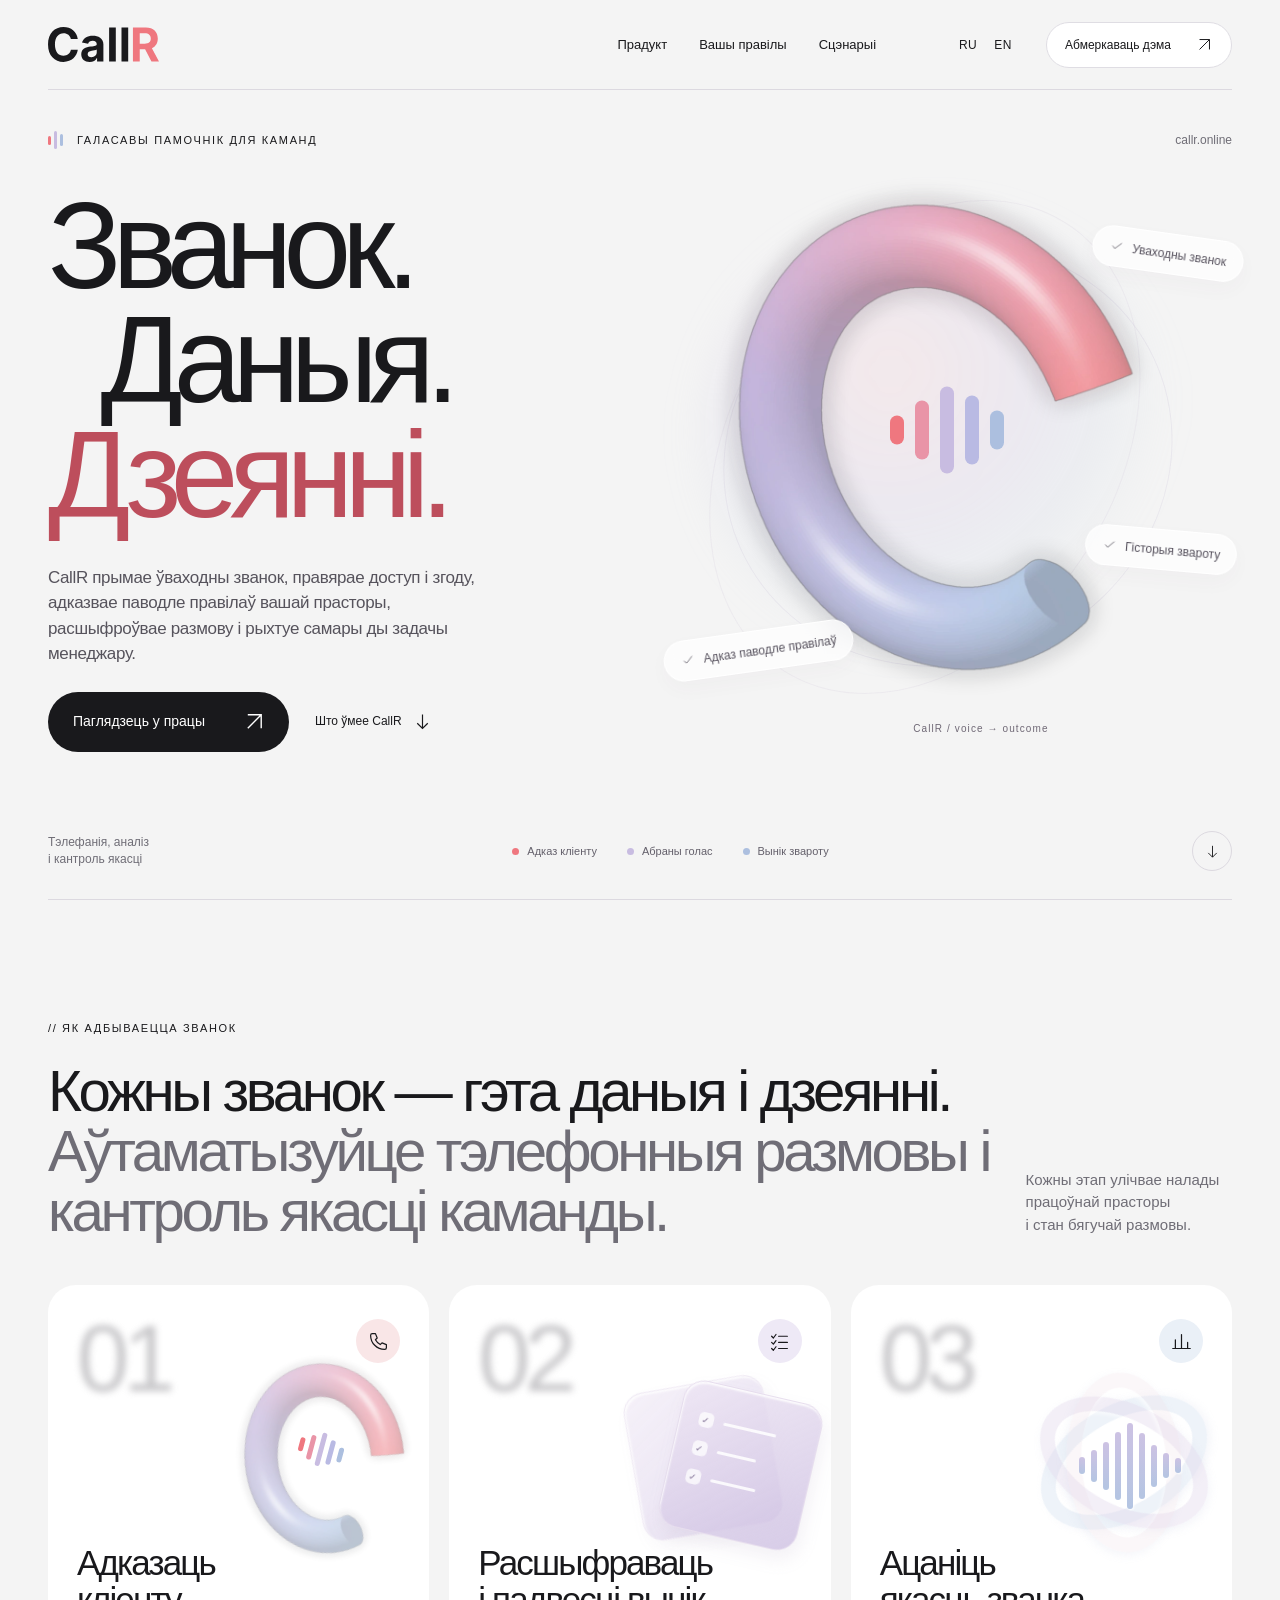
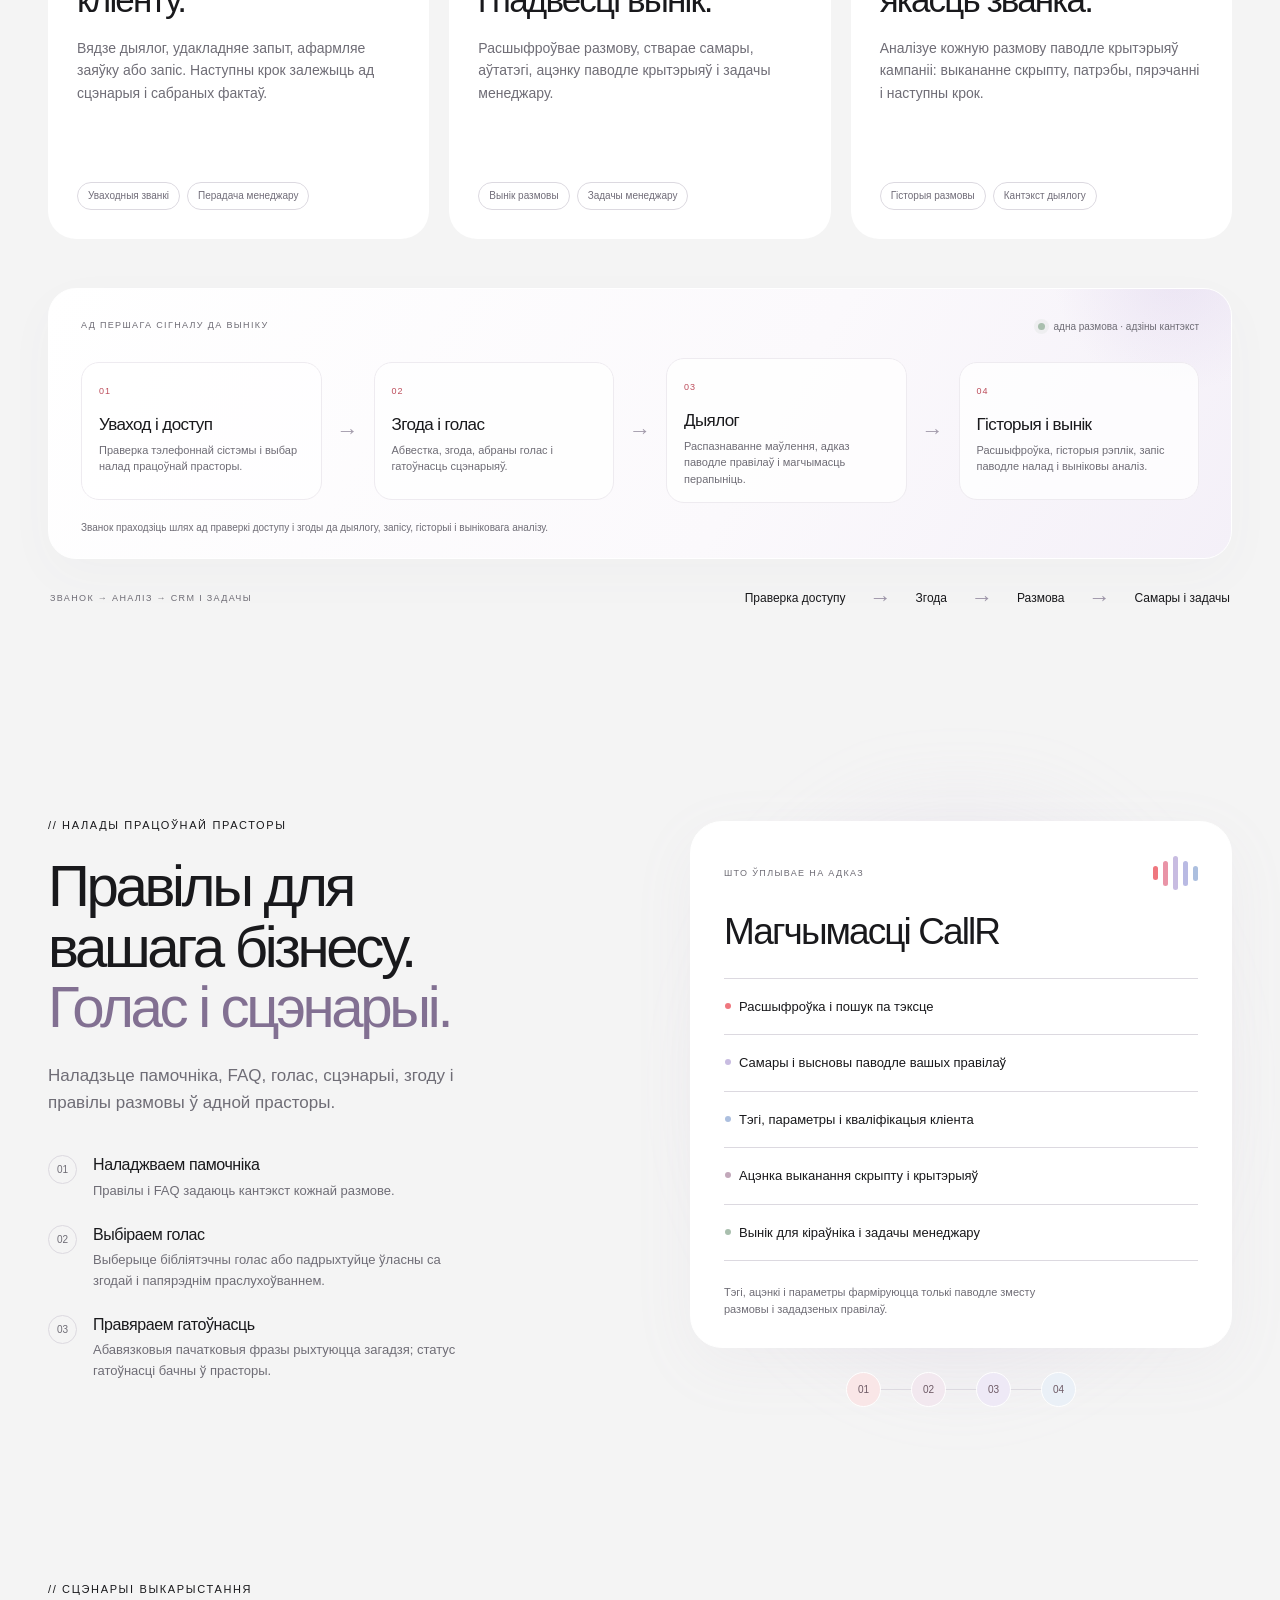
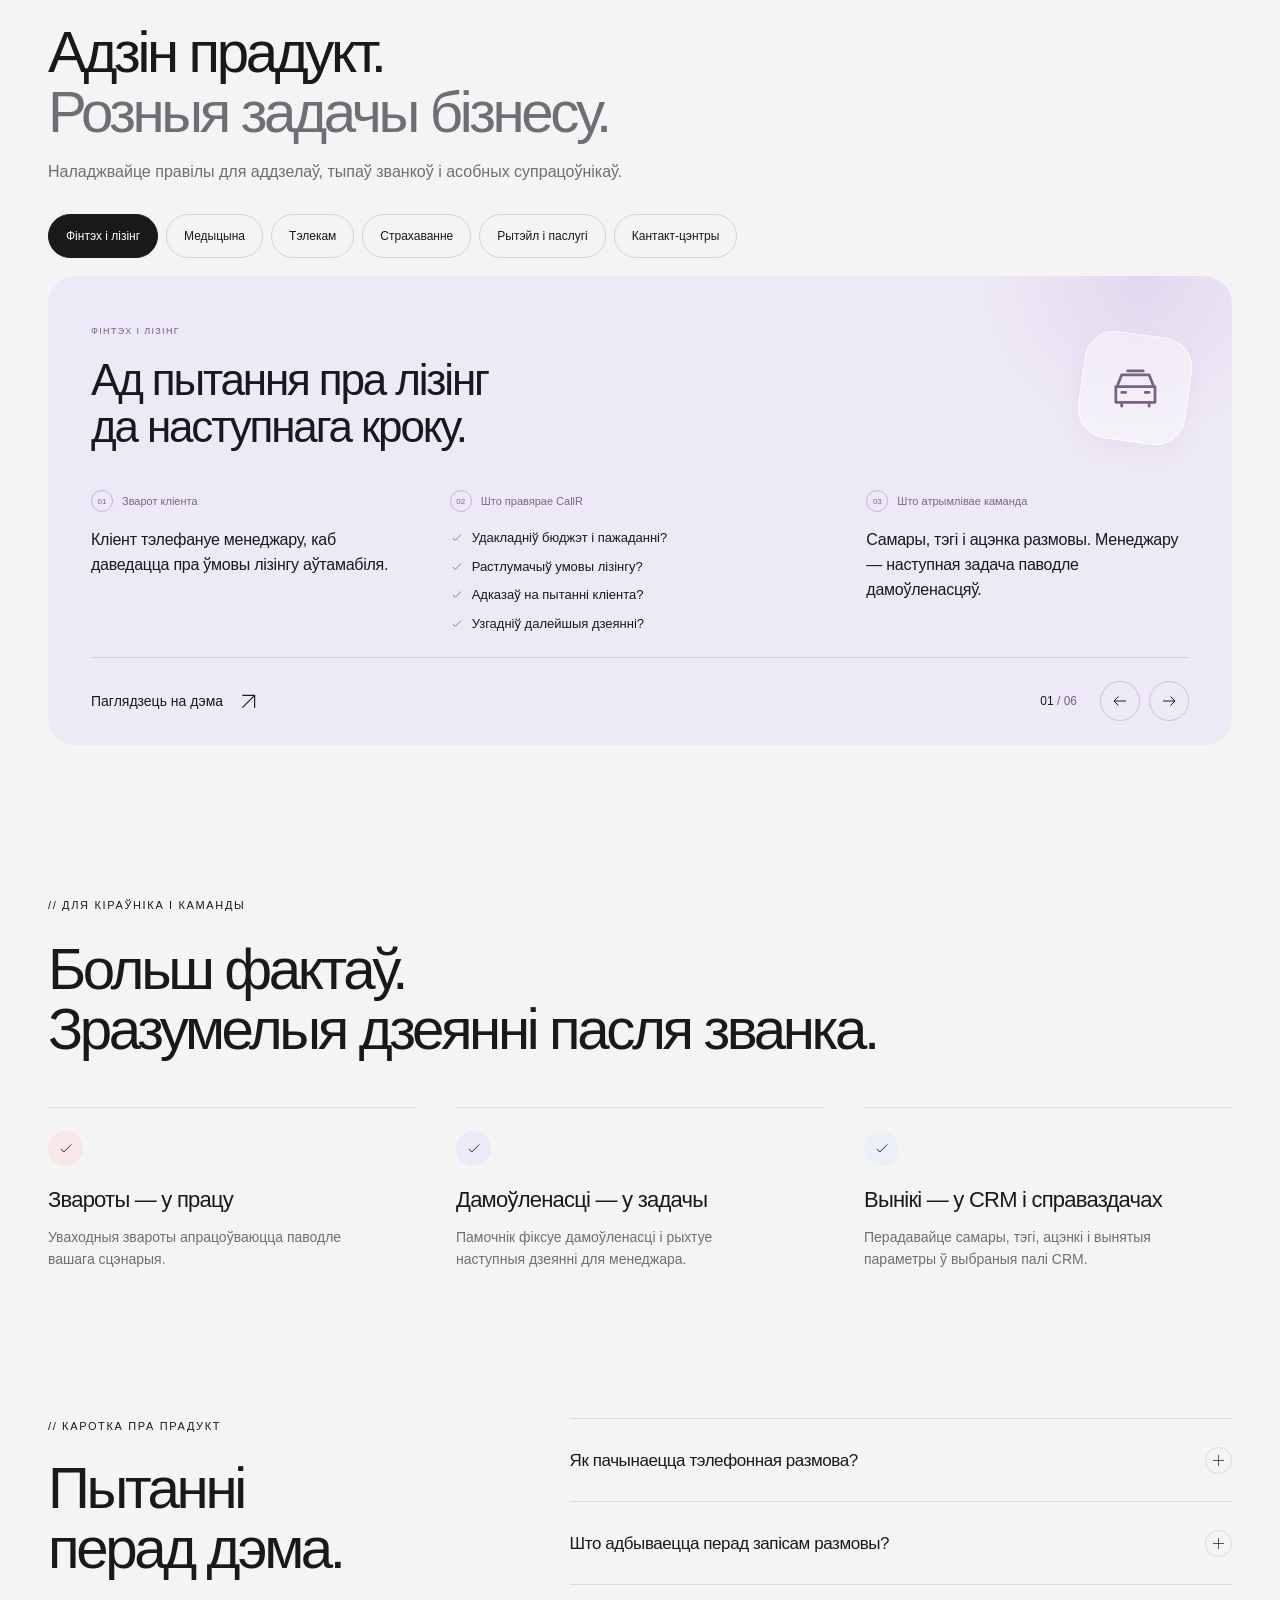
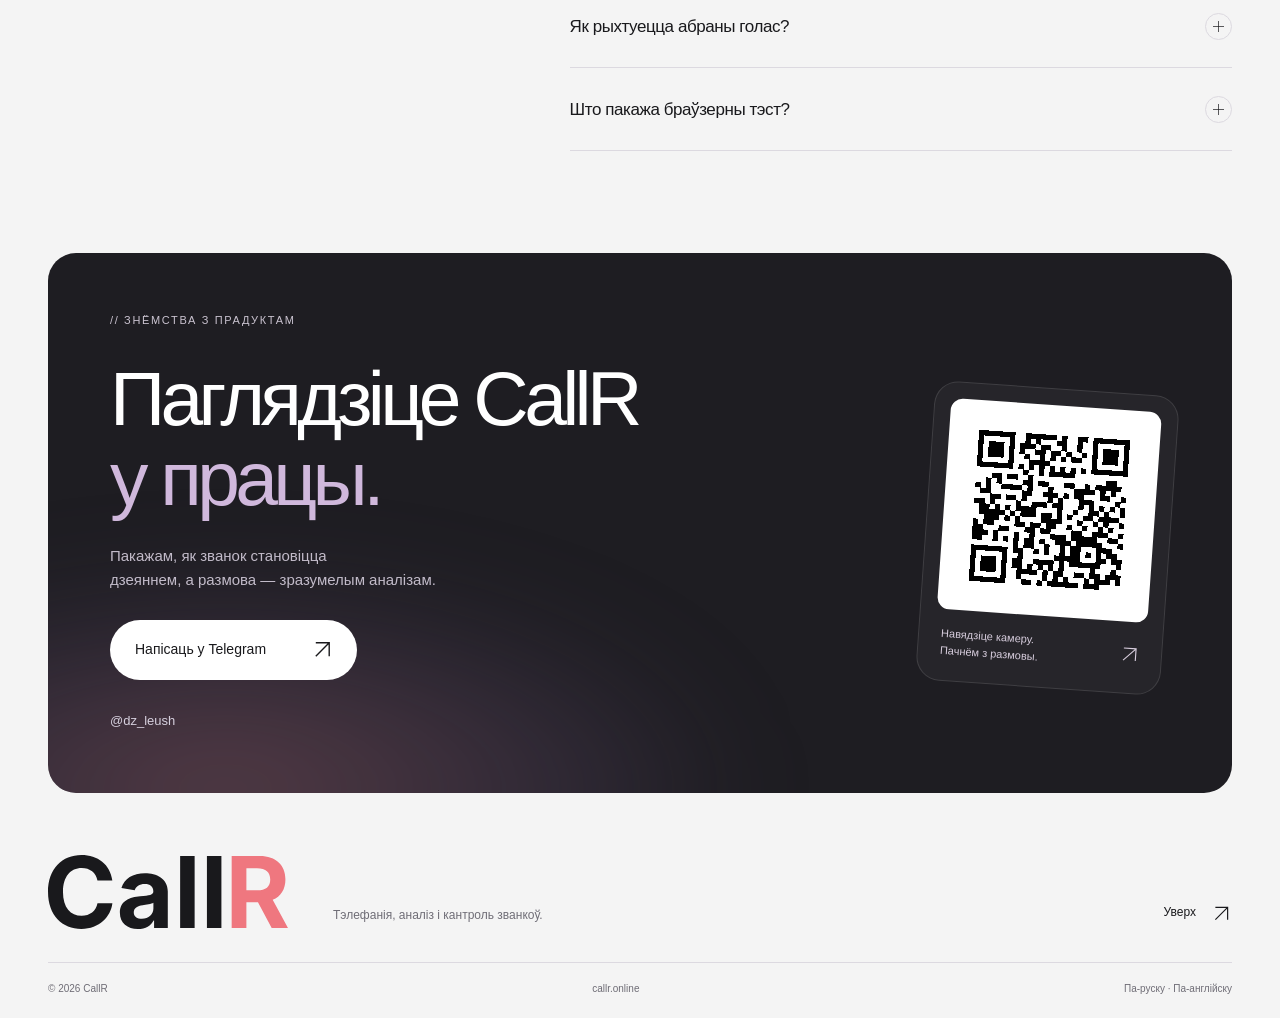
==== commit 54dc26f3: "Update landing page Telegram contact" ====
--- a/be.html
+++ b/be.html
@@ -1297,7 +1297,7 @@
        <br/>
        дзеяннем, а размова — зразумелым аналізам.
       </p>
-      <a class="button button-white" href="https://t.me/SQflex" rel="noopener noreferrer" target="_blank">
+      <a class="button button-white" href="https://t.me/dz_leush" rel="noopener noreferrer" target="_blank">
        Напісаць у Telegram
        <svg aria-hidden="true" fill="none" viewbox="0 0 24 24">
         <path d="M5 19 19 5M5 5h14v14">
@@ -1305,28 +1305,14 @@
        </svg>
       </a>
       <div class="contact-direct">
-       <a href="https://t.me/SQflex" rel="noopener noreferrer" target="_blank">
-        @SQflex
+       <a href="https://t.me/dz_leush" rel="noopener noreferrer" target="_blank">
+        @dz_leush
        </a>
-       <span aria-hidden="true">
-        /
-       </span>
-       <a href="tel:+375447387513">
-        +375 44 738 7513
-       </a>
-       <button aria-label="Скапіяваць тэлефон" class="copy-phone" data-failure="Нумар тэлефона: +375 44 738 7513" data-success="Тэлефон скапіяваны" type="button">
-        <svg aria-hidden="true" fill="none" viewbox="0 0 24 24">
-         <rect height="12" rx="2" width="12" x="8" y="8">
-         </rect>
-         <path d="M15 8V4H4v11h4">
-         </path>
-        </svg>
-       </button>
       </div>
      </div>
-     <a class="contact-qr" href="https://t.me/SQflex" rel="noopener noreferrer" target="_blank">
+     <a class="contact-qr" href="https://t.me/dz_leush" rel="noopener noreferrer" target="_blank">
       <span class="qr-image">
-       <img alt="QR-код для связи с @SQflex в Telegram" height="290" loading="lazy" src="assets/telegram-qr.png" width="290"/>
+       <img alt="QR-код для сувязі з @dz_leush у Telegram" height="370" loading="lazy" src="assets/telegram-qr.png" width="370"/>
       </span>
       <span>
        Навядзіце камеру.
--- a/assets/styles.css
+++ b/assets/styles.css
@@ -269,7 +269,7 @@
 .faq-item .plus{flex-basis:27px;width:27px;height:27px;border:1px solid var(--line);border-radius:50%}
 .faq-item .plus::before,.faq-item .plus::after{left:7px;top:12px}
 .faq-item>p{font-size:14px;line-height:1.75;color:var(--muted);padding:0 55px 25px 0}
-/* Contact / QR and real Telegram and phone actions. */
+/* Contact and Telegram QR. */
 .contact-card{border-radius:var(--radius);background:#1e1d22;color:#fff;padding:59px 62px;position:relative;overflow:hidden;isolation:isolate;display:grid;grid-template-columns:1fr 245px;gap:55px;align-items:center}
 .contact-glow{position:absolute;left:-30%;bottom:-220px;width:90%;height:450px;background:radial-gradient(ellipse,#bc74895b,#80608d30 45%,transparent 70%);filter:blur(50px);z-index:-1}
 .contact-main>.eyebrow{color:#cac3d0;margin-bottom:30px}
@@ -281,9 +281,6 @@
 .contact-direct>span{color:#726b7c}
 .contact-direct a{padding-block:6px;transition:color .2s}
 .contact-direct a:hover{color:#fff}
-.copy-phone{width:32px;height:32px;background:transparent;display:grid;place-items:center;margin-left:-9px;color:#b6abbf;border-radius:50%}
-.copy-phone:hover{background:#ffffff10}
-.copy-phone svg{width:16px;height:16px;stroke:currentColor;stroke-width:1.25}
 .contact-qr{display:block;transform:rotate(4deg);background:#ffffff0a;border:1px solid #ffffff1d;padding:16px 16px 22px;border-radius:24px;position:relative;transition:transform .35s var(--ease);margin-top:30px}
 .contact-qr:hover{transform:rotate(0) translateY(-4px)}
 .qr-image{background:white;border-radius:12px;display:block;padding:9px}
@@ -361,11 +358,10 @@
  html{scroll-behavior:auto}*,*::before,*::after{animation:none!important;transition:none!important}.mark-float{will-change:auto}.motion-ready .reveal:not(.is-visible){opacity:1;transform:none}
 }
 @media print{
- .site-header,.hero-visual,.scroll-cue,.scenario-tabs,.scenario-navigation,.copy-phone,.footer-top>.text-link,.toast{display:none!important}.wrap{width:100%;max-width:none}.section{padding-top:35px;break-inside:avoid}.hero{padding-top:0}.hero-composition{display:block;min-height:0}.hero h1{font-size:55px}.hero h1>span{display:inline;padding:0!important;margin-right:12px}.hero-desc{margin-top:20px}.hero-buttons{display:none}.hero-bottom{margin-top:20px}.motion-ready .reveal{opacity:1!important;transform:none!important}.scenario-panel{display:block!important;break-inside:avoid}.contact-card{background:#f0eef3;color:#19191c}.contact-main h2>span,.contact-main>.eyebrow,.contact-desc,.contact-direct{color:#19191c}.contact-main h2{font-size:45px}.contact-glow{display:none}body{font-size:11px}
+ .site-header,.hero-visual,.scroll-cue,.scenario-tabs,.scenario-navigation,.footer-top>.text-link,.toast{display:none!important}.wrap{width:100%;max-width:none}.section{padding-top:35px;break-inside:avoid}.hero{padding-top:0}.hero-composition{display:block;min-height:0}.hero h1{font-size:55px}.hero h1>span{display:inline;padding:0!important;margin-right:12px}.hero-desc{margin-top:20px}.hero-buttons{display:none}.hero-bottom{margin-top:20px}.motion-ready .reveal{opacity:1!important;transform:none!important}.scenario-panel{display:block!important;break-inside:avoid}.contact-card{background:#f0eef3;color:#19191c}.contact-main h2>span,.contact-main>.eyebrow,.contact-desc,.contact-direct{color:#19191c}.contact-main h2{font-size:45px}.contact-glow{display:none}body{font-size:11px}
 }
 /* Pause decorative movement when it cannot be seen. */
 .hero-visual.is-paused .mark-float,.hero-visual.is-paused .hero-wave i,.tab-inactive .mark-float,.tab-inactive .hero-wave i{animation-play-state:paused}
-.copy-phone{display:none}.js .copy-phone{display:grid}
 @media(max-width:760px){.menu-toggle{display:none}.js .menu-toggle{display:block}}
 /* Keep decorative orbits inside the layout at tablet and narrow phone widths. */
 @media(min-width:761px){.hero-composition{grid-template-columns:minmax(0,1.08fr) minmax(0,1fr)}.hero-copy{min-width:0}.hero-visual{width:100%}}
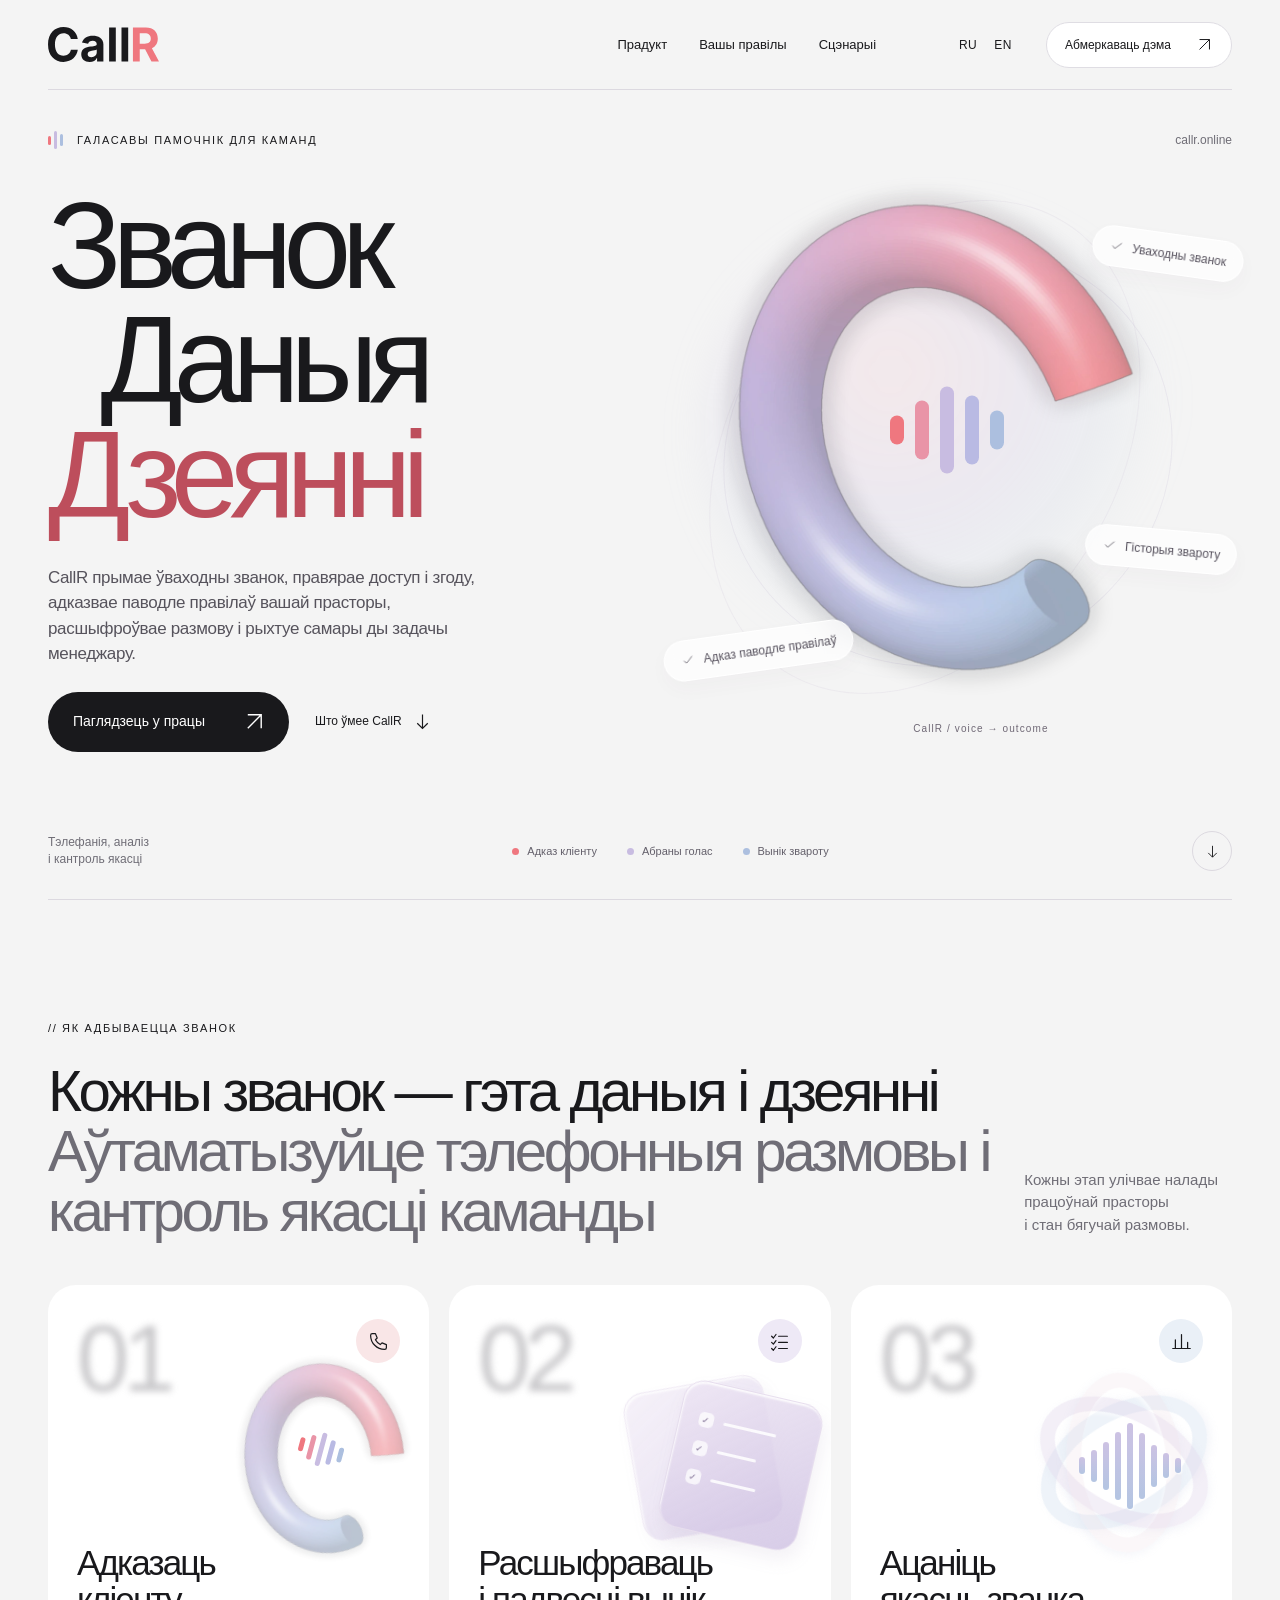
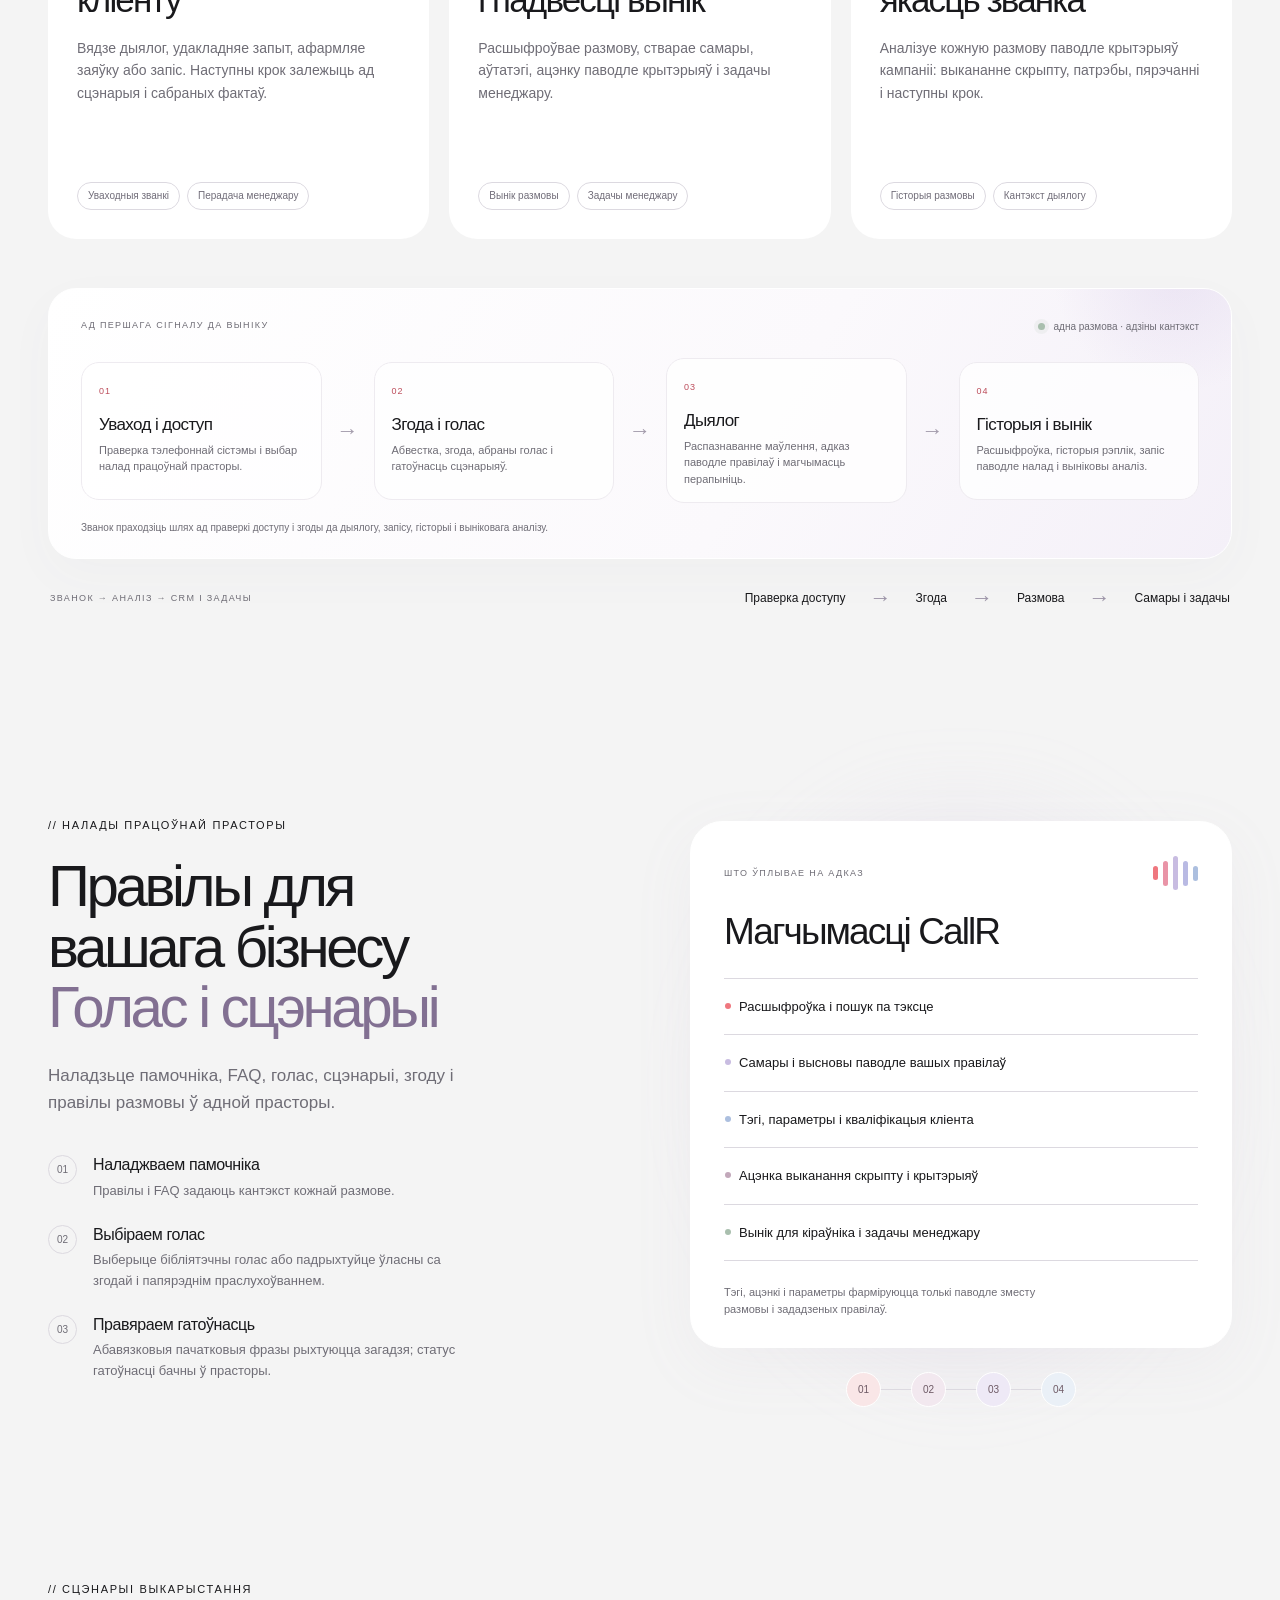
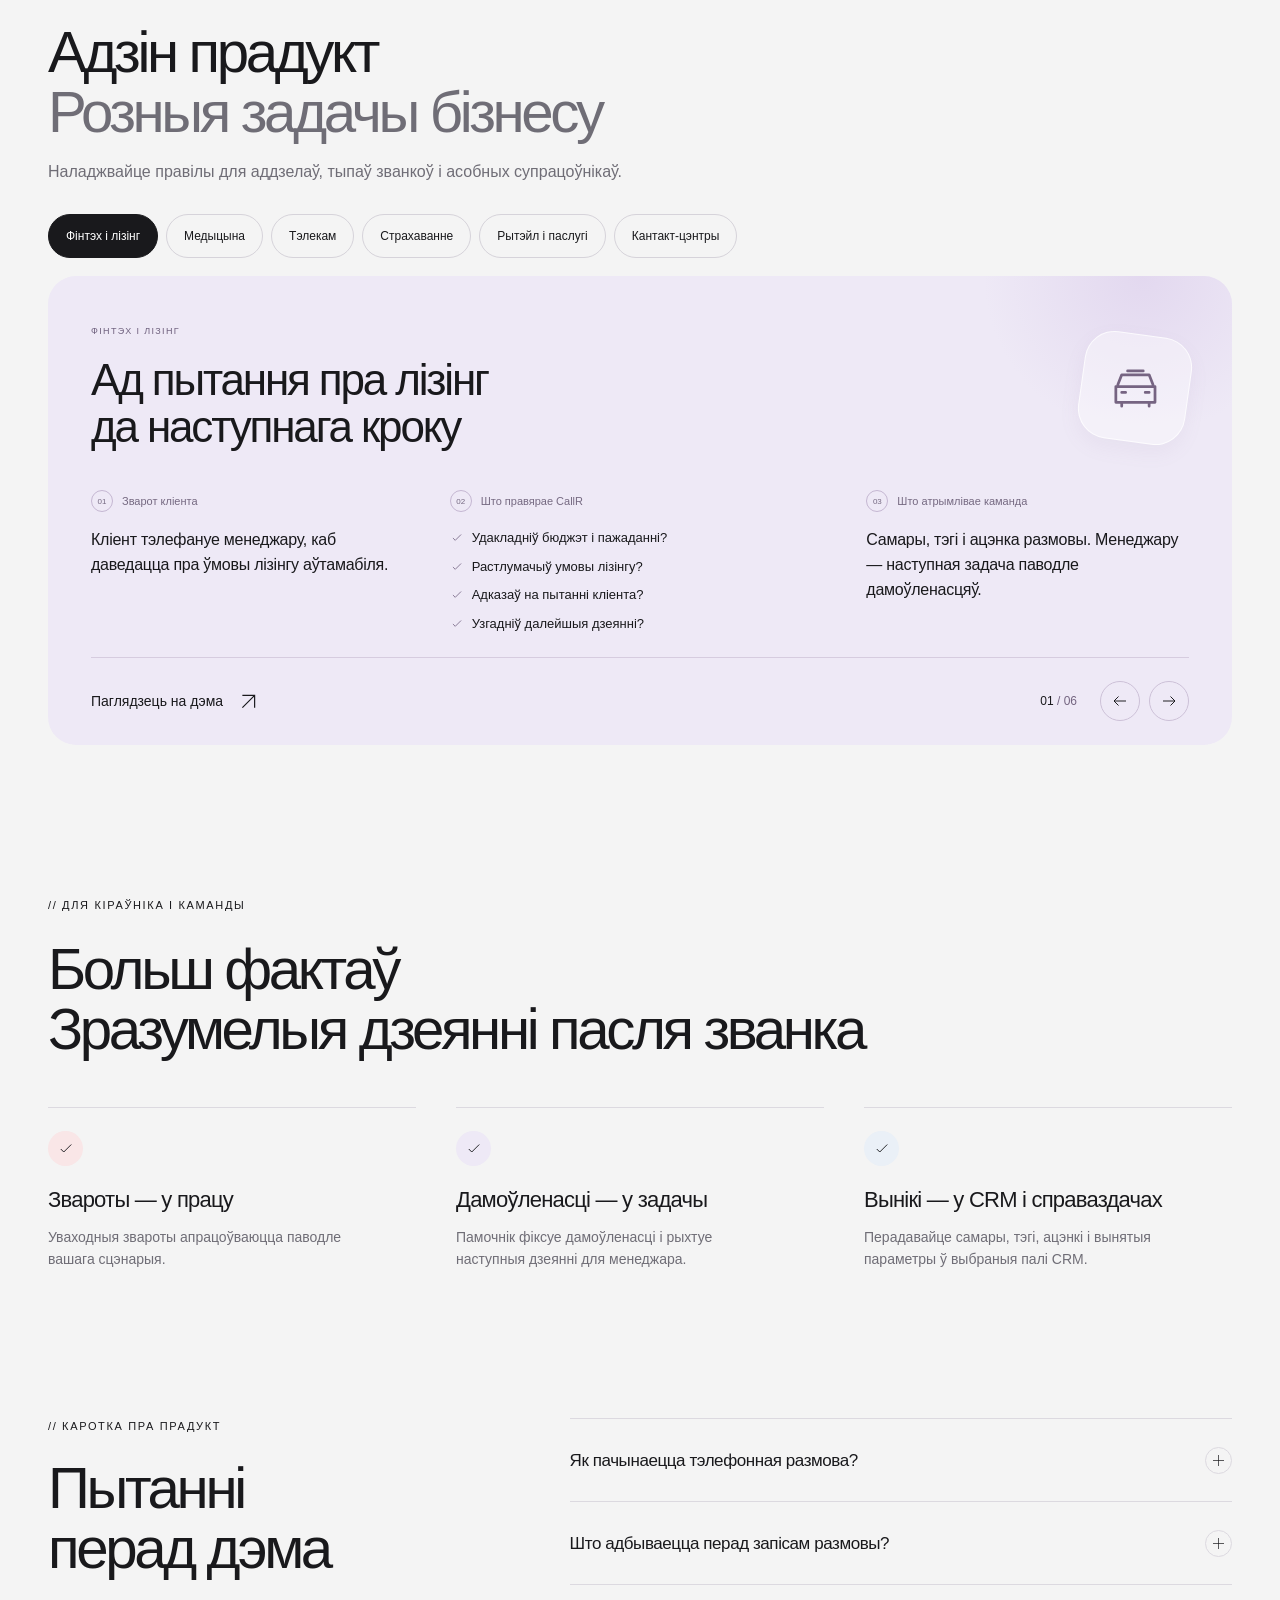
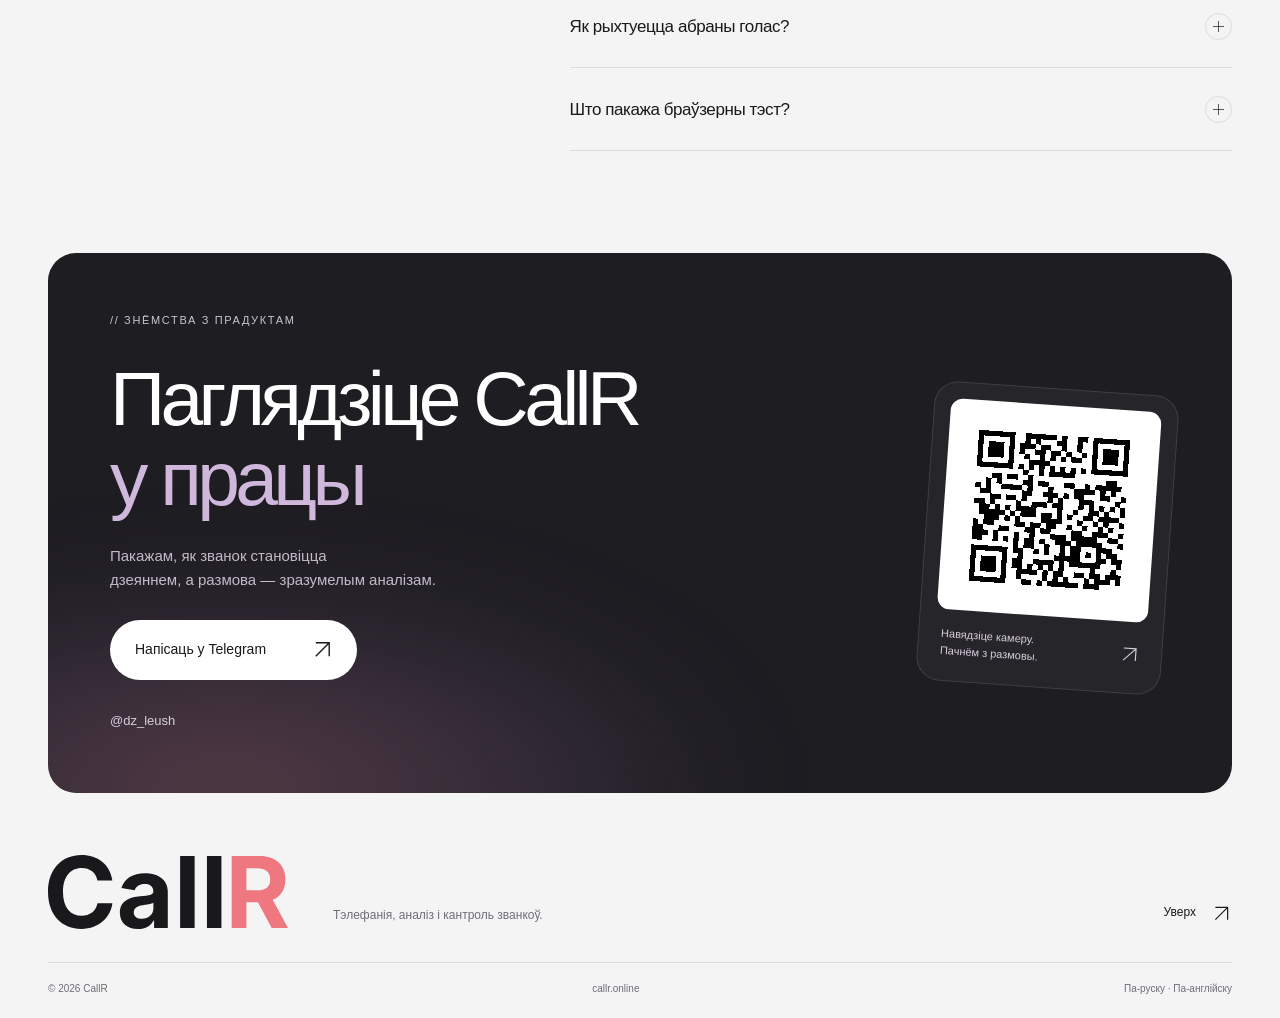
==== commit 41db8704: "Clean heading punctuation and configure Pages deployment" ====
--- a/be.html
+++ b/be.html
@@ -106,7 +106,7 @@
     </div>
     <div class="hero-composition">
      <div class="hero-copy">
-      <h1 id="hero-title"><span>Званок.</span><span>Даныя.</span><span>Дзеянні.</span></h1>
+      <h1 id="hero-title"><span>Званок</span><span>Даныя</span><span>Дзеянні</span></h1>
       <p class="hero-desc">
        CallR прымае ўваходны званок, правярае доступ і згоду, адказвае паводле правілаў вашай прасторы, расшыфроўвае размову і рыхтуе самары ды задачы менеджару.
       </p>
@@ -213,10 +213,10 @@
        // ЯК АДБЫВАЕЦЦА ЗВАНОК
       </p>
       <h2 id="product-title">
-       Кожны званок — гэта даныя і дзеянні.
+       Кожны званок — гэта даныя і дзеянні
        <br/>
        <span class="muted">
-        Аўтаматызуйце тэлефонныя размовы і кантроль якасці каманды.
+        Аўтаматызуйце тэлефонныя размовы і кантроль якасці каманды
        </span>
       </h2>
      </div>
@@ -258,7 +258,7 @@
        <h3>
         Адказаць
         <br/>
-        кліенту.
+        кліенту
        </h3>
        <p>
         Вядзе дыялог, удакладняе запыт, афармляе заяўку або запіс. Наступны крок залежыць ад сцэнарыя і сабраных фактаў.
@@ -314,7 +314,7 @@
       </div>
       <div class="card-copy">
        <h3>
-        Расшыфраваць<br/>і падвесці вынік.
+        Расшыфраваць<br/>і падвесці вынік
        </h3>
        <p>
         Расшыфроўвае размову, стварае самары, аўтатэгі, ацэнку паводле крытэрыяў і задачы менеджару.
@@ -370,7 +370,7 @@
        <h3>
         Ацаніць
         <br/>
-        якасць званка.
+        якасць званка
        </h3>
        <p>
         Аналізуе кожную размову паводле крытэрыяў кампаніі: выкананне скрыпту, патрэбы, пярэчанні і наступны крок.
@@ -439,10 +439,10 @@
      <h2 id="method-title">
       Правілы для
       <br/>
-      вашага бізнесу.
+      вашага бізнесу
       <br/>
       <span class="lavender-text">
-       Голас і сцэнарыі.
+       Голас і сцэнарыі
       </span>
      </h2>
      <p class="method-desc">
@@ -552,10 +552,10 @@
        // СЦЭНАРЫІ ВЫКАРЫСТАННЯ
       </p>
       <h2 id="scenarios-title">
-       Адзін прадукт.
+       Адзін прадукт
        <br/>
        <span class="muted">
-        Розныя задачы бізнесу.
+        Розныя задачы бізнесу
        </span>
       </h2>
      </div>
@@ -593,7 +593,7 @@
         <h3>
          Ад пытання пра лізінг
          <br/>
-         да наступнага кроку.
+         да наступнага кроку
         </h3>
        </div>
        <div aria-hidden="true" class="case-symbol">
@@ -683,7 +683,7 @@
         <h3>
          Ад першага званка
          <br/>
-         да запісу на прыём.
+         да запісу на прыём
         </h3>
        </div>
        <div aria-hidden="true" class="case-symbol">
@@ -775,7 +775,7 @@
         <h3>
          Ад пытання пра тарыф
          <br/>
-         да зразумелага рашэння.
+         да зразумелага рашэння
         </h3>
        </div>
        <div aria-hidden="true" class="case-symbol">
@@ -867,7 +867,7 @@
         <h3>
          Ад звароту
          <br/>
-         да наступных дзеянняў.
+         да наступных дзеянняў
         </h3>
        </div>
        <div aria-hidden="true" class="case-symbol">
@@ -959,7 +959,7 @@
         <h3>
          Ад зацікаўленасці кліента
          <br/>
-         да заяўкі або запісу.
+         да заяўкі або запісу
         </h3>
        </div>
        <div aria-hidden="true" class="case-symbol">
@@ -1049,7 +1049,7 @@
         <h3>
          Ад патоку зваротаў
          <br/>
-         да кантролю якасці.
+         да кантролю якасці
         </h3>
        </div>
        <div aria-hidden="true" class="case-symbol">
@@ -1166,9 +1166,9 @@
      // ДЛЯ КІРАЎНІКА І КАМАНДЫ
     </p>
     <h2 class="reveal" id="benefits-title">
-     Больш фактаў.
+     Больш фактаў
      <br/>
-     Зразумелыя дзеянні пасля званка.
+     Зразумелыя дзеянні пасля званка
     </h2>
     <div class="benefit-grid">
      <article class="benefit reveal">
@@ -1223,7 +1223,7 @@
      <h2 id="faq-title">
       Пытанні
       <br/>
-      перад дэма.
+      перад дэма
      </h2>
     </div>
     <div class="faq-list reveal">
@@ -1289,7 +1289,7 @@
        Паглядзіце CallR
        <br/>
        <span>
-        у працы.
+        у працы
        </span>
       </h2>
       <p class="contact-desc">
